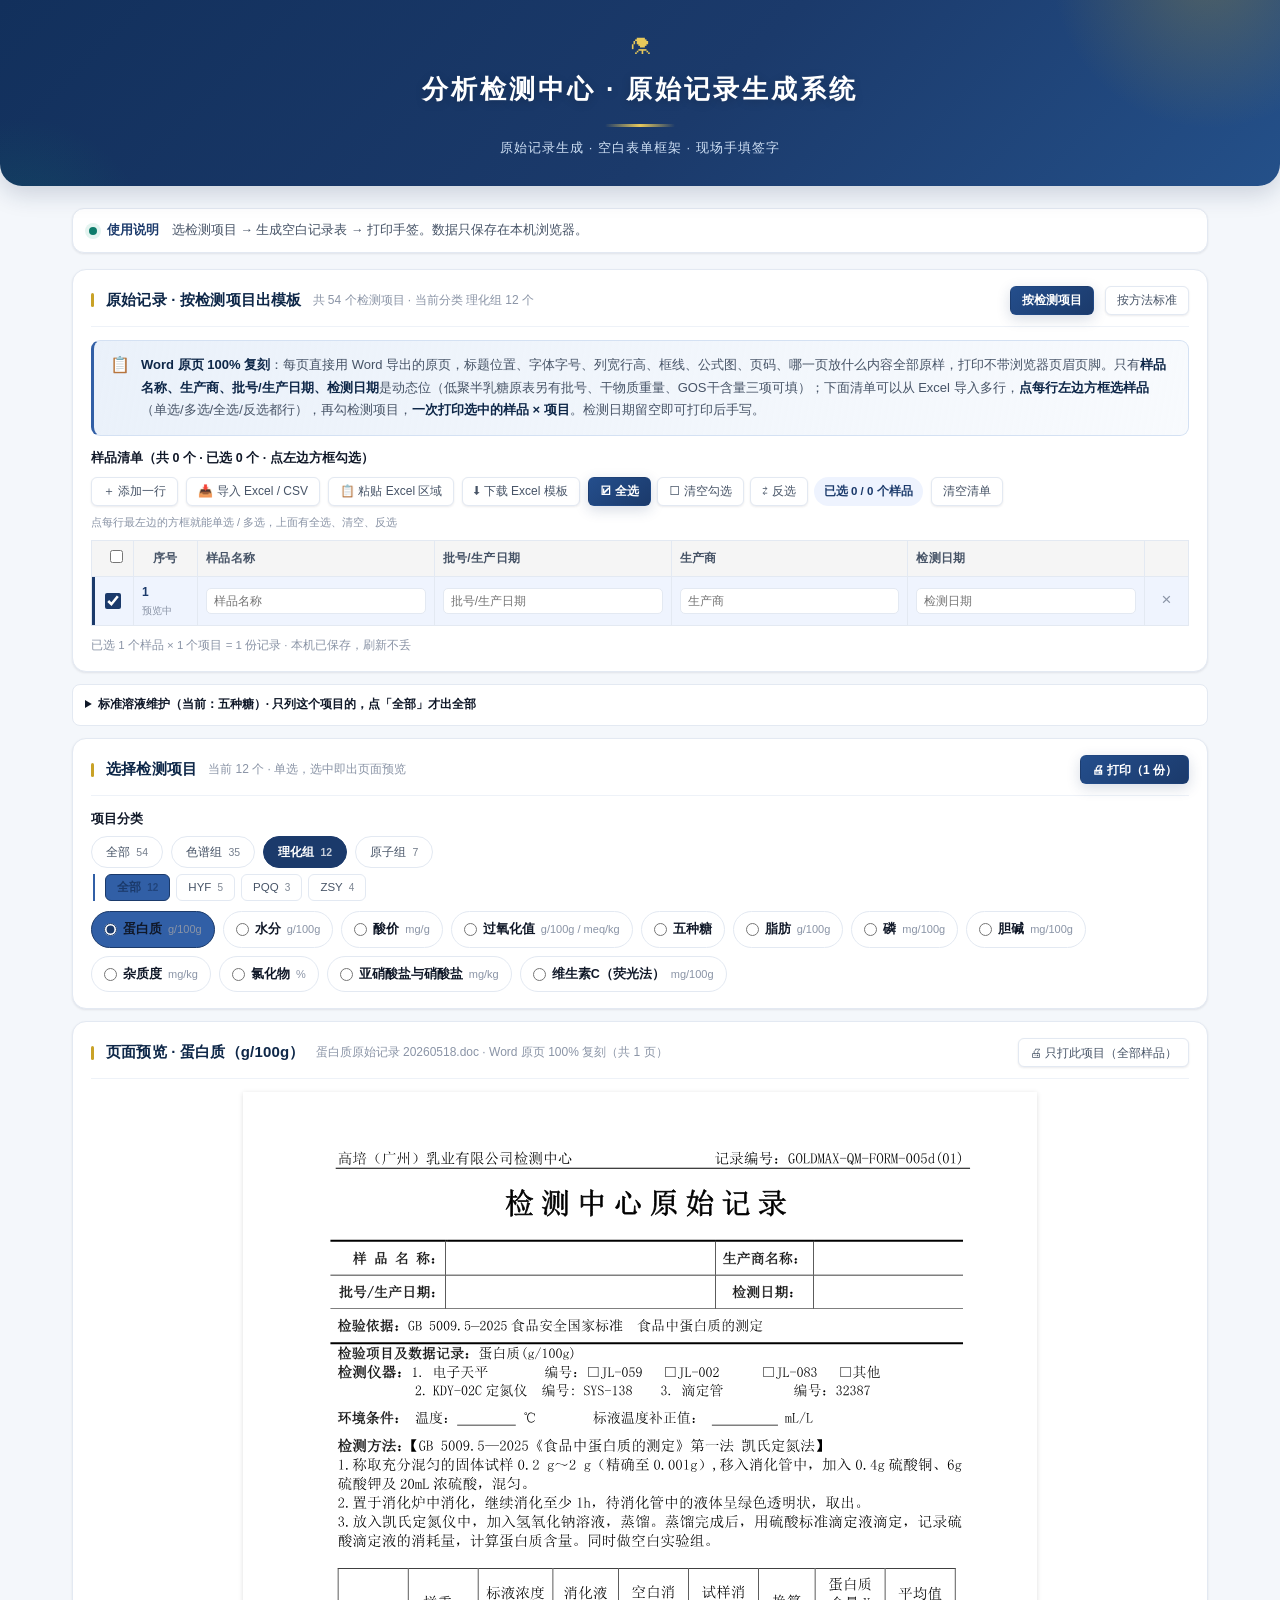
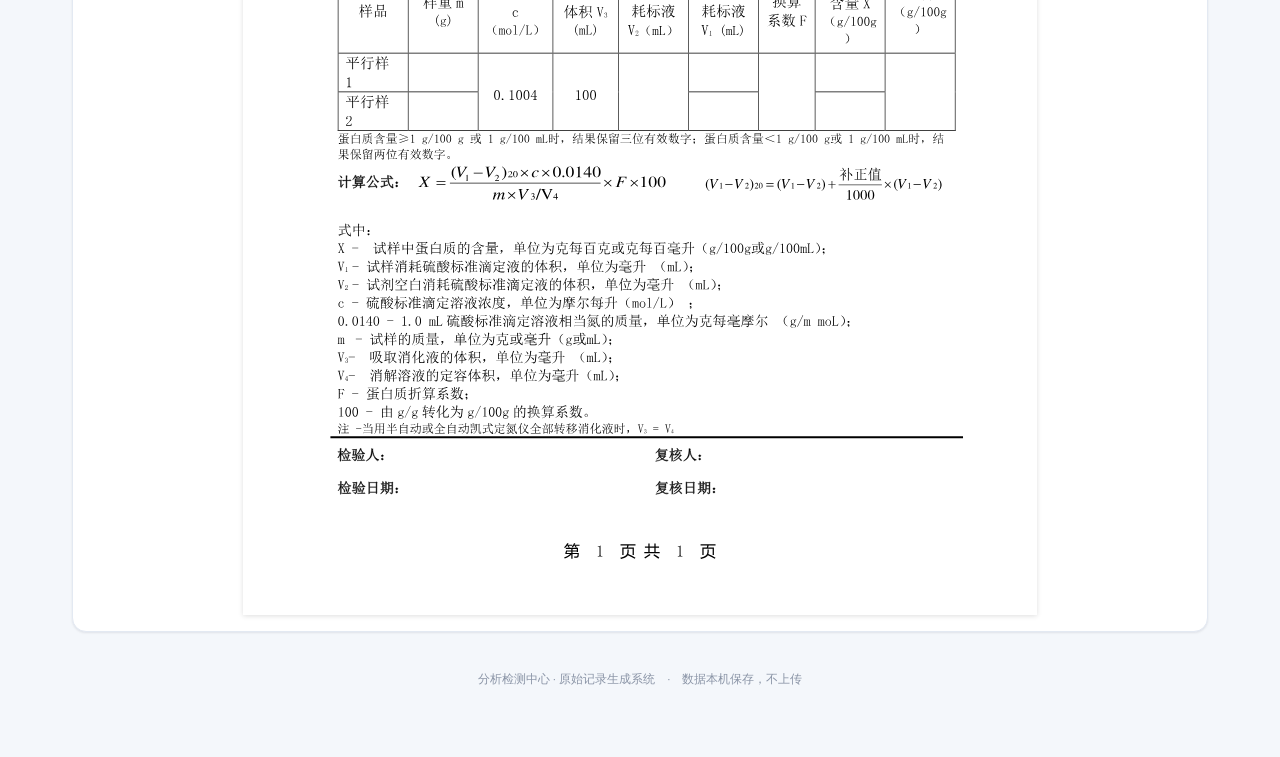
==== app.html @ 2cb26341 "破缓存：脚本版本号升级到 202611262130" ====
<!DOCTYPE html>
<html lang="zh-CN">
<head>
<meta charset="UTF-8">
<meta name="viewport" content="width=device-width,initial-scale=1">
<meta http-equiv="Cache-Control" content="no-cache, no-store, must-revalidate">
<meta http-equiv="Pragma" content="no-cache">
<meta http-equiv="Expires" content="0">
<title>分析检测中心 · 原始记录生成系统</title>
<link rel="stylesheet" href="theme.css?v=202611262130">
<style>
/* ===== 独立系统 · 分析检测中心 原始记录生成系统 =====
   本文件为独立入口：不含任何食品质量/标准管理系统的 HTML 结构或脚本。 */
*{box-sizing:border-box}
html,body{margin:0;padding:0;background:var(--bg);font-family:var(--font,-apple-system,"Segoe UI","PingFang SC","Microsoft YaHei",sans-serif);color:var(--ink,#1B2A44)}
/* 去掉旧系统那层全屏渐变：滚动时会浮到内容上方导致顶部发灰 */
body::before{display:none !important}
body{background:var(--bg) !important}
/* 顶部居中品牌头 */
.solo-hero{
  margin:0;padding:32px 24px 28px;text-align:center;
  background:linear-gradient(135deg,#12305c 0%,#1b3a6b 55%,#245089 100%);
  border-radius:0 0 22px 22px;color:#fff;position:relative;overflow:hidden;
  box-shadow:0 8px 24px rgba(16,40,78,.18);
}
.solo-hero:before,.solo-hero:after{content:"";position:absolute;border-radius:50%;pointer-events:none}
.solo-hero:before{width:320px;height:320px;right:-90px;top:-190px;background:radial-gradient(circle,rgba(201,162,39,.28),transparent 70%)}
.solo-hero:after{width:260px;height:260px;left:-110px;bottom:-190px;background:radial-gradient(circle,rgba(14,124,107,.25),transparent 70%)}
.solo-hero .mark{font-size:26px;line-height:1;margin-bottom:10px;color:#e8c95a;position:relative}
.solo-hero h1{margin:0;font-size:26px;font-weight:750;letter-spacing:3px;color:#fff;text-shadow:0 2px 10px rgba(0,0,0,.18);position:relative}
.solo-hero .rule{width:70px;height:3px;margin:13px auto 10px;border-radius:3px;background:linear-gradient(90deg,transparent,#e8c95a,transparent);position:relative}
.solo-hero p{margin:0;font-size:13px;letter-spacing:1px;color:#cfe0f5;position:relative}
.solo-wrap{max-width:1180px;margin:0 auto;padding:0 22px 60px}
.solo-tip{display:flex;align-items:center;gap:10px;margin:22px 0 16px;padding:11px 16px;border-radius:12px;
  background:#fff;border:1px solid var(--line);box-shadow:var(--sh-1);color:var(--ink2);font-size:12.5px}
.solo-tip b{color:var(--brand)}
.solo-tip .dot{flex:0 0 8px;width:8px;height:8px;border-radius:50%;background:var(--teal);box-shadow:0 0 0 4px var(--teal-soft)}
.solo-foot{text-align:center;color:var(--ink3);font-size:11.5px;padding:26px 12px 8px}
@media(max-width:700px){.solo-hero{padding:24px 16px 22px}.solo-hero h1{font-size:20px;letter-spacing:1px}.solo-wrap{padding:0 12px 40px}}
@media print{.solo-hero,.solo-tip,.solo-foot{display:none !important}}

/* ===== 居中弹窗：深墨蓝标题栏 + 金线 + ⚠（填错规则提醒 / 确认） ===== */
.lr-mask{position:fixed;inset:0;z-index:99999;display:flex;align-items:center;justify-content:center;
  padding:20px;background:rgba(9,23,45,.56);backdrop-filter:blur(3px);-webkit-backdrop-filter:blur(3px)}
.lr-dlg{width:min(560px,96vw);max-height:88vh;overflow:auto;background:#fff;border-radius:16px;
  box-shadow:0 30px 90px rgba(4,16,38,.42);border:1px solid #E3E9F2;animation:lrDlgIn .18s ease-out}
@keyframes lrDlgIn{from{opacity:0;transform:translateY(14px) scale(.97)}to{opacity:1;transform:none}}
.lr-dlg-h{display:flex;align-items:center;gap:12px;padding:18px 24px;
  background:linear-gradient(118deg,#0C2140,#1B3A6B);color:#fff;border-radius:16px 16px 0 0;border-bottom:3px solid var(--gold)}
.lr-dlg-ic{width:38px;height:38px;flex:0 0 38px;display:flex;align-items:center;justify-content:center;
  background:rgba(201,162,39,.18);border:1px solid rgba(201,162,39,.55);border-radius:50%;font-size:21px}
.lr-dlg-h h3{margin:0;font-size:17px;font-weight:750;letter-spacing:.3px}
.lr-dlg-h .lr-dlg-sub{font-size:12px;color:#B9CBE4;margin-top:2px}
.lr-dlg-b{padding:22px 26px 8px;font-size:15px;line-height:1.85;color:#233247}
.lr-dlg-lead{margin:0 0 14px;font-weight:650;color:#B45309}
.lr-dlg-list{margin:0 0 16px;padding:12px 16px;background:#FFFBEB;border:1px solid #FDE68A;border-radius:10px}
.lr-dlg-list ul{margin:0;padding-left:20px}.lr-dlg-list li{margin:3px 0;color:#78350F}
.lr-dlg-note{margin:0 0 10px;color:#475467}
.lr-dlg-q{margin:6px 0 0;font-weight:700;color:#0E2748}
.lr-dlg-rules{margin:0 0 16px;padding:14px 18px;background:#F0F7F4;border:1px solid #BFE3D8;border-radius:12px}
.lr-dlg-rules-t{font-weight:750;color:var(--teal,#0E7C6B);font-size:14px;margin-bottom:6px}
.lr-dlg-rules ul{margin:0;padding-left:20px;color:#1F4E44}.lr-dlg-rules li{margin:4px 0;font-size:14px}
.lr-dlg-f{display:flex;justify-content:flex-end;gap:12px;padding:16px 26px 22px}
.lr-dlg-btn{padding:10px 24px;border-radius:9px;font-family:inherit;font-size:15px;font-weight:700;cursor:pointer;border:1px solid transparent;transition:.15s}
.lr-dlg-btn.ok{background:linear-gradient(145deg,#1B3A6B,#0E2748);color:#fff;box-shadow:0 4px 12px rgba(14,39,72,.28)}
.lr-dlg-btn.ok:hover{filter:brightness(1.12);transform:translateY(-1px)}
.lr-dlg-btn.no{background:#EEF2F7;color:#344054;border-color:#D6DEE9}
.lr-dlg-btn.no:hover{background:#E3E9F2}
@media(max-width:480px){.lr-dlg-b{padding:18px 18px 6px;font-size:14px}.lr-dlg-f{padding:14px 18px 18px}}
</style>
</head>
<body>
<div class="solo-hero">
  <div class="mark">⚗</div>
  <h1>分析检测中心 · 原始记录生成系统</h1>
  <div class="rule"></div>
  <p>原始记录生成 · 空白表单框架 · 现场手填签字</p>
</div>
<div class="solo-wrap">
  <div class="solo-tip"><span class="dot"></span><span><b>使用说明</b>　选检测项目 → 生成空白记录表 → 打印手签。数据只保存在本机浏览器。</span></div>
  <div id="labBody"></div>
  <div class="solo-foot">分析检测中心 · 原始记录生成系统　·　数据本机保存，不上传</div>
</div>
<div id="dlgHost"></div>

<!-- ===== 生成器依赖脚本（与旧系统完全无关，纯数据 + 记录生成逻辑） ===== -->
<script>
/* 数据隔离：本站所有本机数据加 recapp: 前缀，与主站互不影响。
   试剂效期管理系统共享的 key 例外放行。 */
(function(){
  try{
    var P="recapp:", LS=window.localStorage, SHARE=/^reagentManager\./;
    function K(x){ return SHARE.test(String(x)) ? String(x) : P+x; }
    var g=LS.getItem.bind(LS), s=LS.setItem.bind(LS), r=LS.removeItem.bind(LS), k=LS.key.bind(LS);
    var lenGet=Object.getOwnPropertyDescriptor(Storage.prototype,"length").get;
    function mine(kk){ return !!kk && (kk.indexOf(P)===0 || SHARE.test(kk)); }
    LS.getItem=function(x){ return g(K(x)); };
    LS.setItem=function(x,v){ return s(K(x),v); };
    LS.removeItem=function(x){ return r(K(x)); };
    LS.key=function(i){
      var n=0;
      for(var j=0;j<lenGet.call(LS);j++){ var kk=k(j); if(mine(kk)){ if(n===i) return kk; n++; } }
      return null;
    };
    Object.defineProperty(LS,"length",{get:function(){
      var n=0; for(var j=0;j<lenGet.call(LS);j++){ if(mine(k(j))) n++; } return n;
    },configurable:true});
  }catch(e){}
})();
</script>
<script src="data.js?v=202611262130"></script>
<script src="guard.js?v=202611262130"></script>
<script src="store.js?v=202611262130"></script>
<script src="labdata.js?v=202611262130"></script>
<script src="labdata2.js?v=202611262130"></script>
<script src="labcost.js?v=202611262130"></script>
<script src="ledger.js?v=202611262130"></script>
<script src="labledger.js?v=202611262130"></script>
<script src="labrecord.js?v=202611262130"></script>
<script src="labpages.js?v=202611262130"></script>
<script src="labauth.js?v=202611262130"></script>
<script>
/* ===== 精简工具函数（仅生成器用到） ===== */
function escHtml(s){ return String(s).replace(/[&<>"]/g, c=>({"&":"&amp;","<":"&lt;",">":"&gt;",'"':"&quot;"}[c])); }
function esc(s){ return escHtml(s); }
function $(s){ return document.querySelector(s); }
function $$(s){ return [...document.querySelectorAll(s)]; }
let _dlgOnClose=null;
function dlg(opt){
  var host=$("#dlgHost"), kind=opt.kind||"info";
  var icon={danger:"🗑",warn:"⚠",info:"ℹ"}[kind]||"ℹ";
  host.innerHTML='<div class="mask" id="dlgMask"><div class="dlg '+kind+'" role="dialog" aria-modal="true">'+
    '<div class="dlg-h"><span class="ic">'+icon+'</span><div class="t">'+(opt.title||"")+'</div></div>'+
    '<div class="dlg-b">'+(opt.body||"")+'</div>'+
    (opt.fields?'<div class="dlg-b" style="padding-top:0">'+opt.fields+'</div>':'')+
    '<div class="dlg-f">'+(opt.buttons||[{t:"知道了",cls:"pri"}]).map(function(b,i){
      return '<button class="btn '+(b.cls||"")+'" data-i="'+i+'">'+b.t+'</button>';
    }).join("")+'</div></div></div>';
  var btns=[...host.querySelectorAll(".dlg-f button")];
  var close=function(v){ host.innerHTML=""; _dlgOnClose=null; if(opt.onClose) opt.onClose(v); };
  _dlgOnClose=close;
  btns.forEach(function(b,i){ b.onclick=function(){
    var def=(opt.buttons||[])[i]||{};
    if(def.val==="cancel"||def.val===false){ close(false); return; }
    if(opt.collect){
      var vals={}, bad=null;
      (opt.collect||[]).forEach(function(f){
        var el=host.querySelector(f.sel), v=el?el.value.trim():"";
        if(f.required && !v && !bad) bad=f;
        vals[f.name]=v;
      });
      if(bad){ toast(bad.msg||("请填写「"+bad.label+"」"),"warn"); return; }
      close(vals); return;
    }
    close(def.val===undefined?true:def.val);
  };});
  var mask=$("#dlgMask"); if(mask) mask.onclick=function(e){ if(e.target.id==="dlgMask") close(false); };
  var first=host.querySelector("input[type=text], select")||btns[btns.length-1];
  if(first) first.focus();
}
function toast(msg,kind){ dlg({kind:kind||"info",title:"提示",body:escHtml(msg)}); }
function downloadCsv(filename, rows){
  if(!rows||!rows.length){ toast("没有可导出的数据","warn"); return; }
  function q(v){
    var s=(v==null?"":String(v));
    var out=s.replace(/"/g,'""');
    if(/^[=+\-@\t\r]/.test(out)) out="'"+out;
    return '"'+out+'"';
  }
  var csv="\ufeff"+rows.map(function(r){return r.map(q).join(",");}).join("\r\n");
  var blob=new Blob([csv],{type:"text/csv;charset=utf-8"}), url=URL.createObjectURL(blob);
  var a=document.createElement("a"); a.href=url; a.download=filename;
  document.body.appendChild(a); a.click();
  setTimeout(function(){ document.body.removeChild(a); URL.revokeObjectURL(url); },200);
}
window.toast=toast; window.dlg=dlg; window.downloadCsv=downloadCsv;
window.esc=esc; window.escHtml=escHtml;
</script>
<script src="labbench.js?v=202611262130"></script>
<script>
/* 启动：只渲染原始记录生成器。标准溶液编辑保留负责人口令闸门。
   数据仅存本机；填错由各字段校验 + 规则弹窗提示。 */
(function(){
  function boot(){
    try{
      if(window.LAB){
        if(typeof LAB.render==="function") LAB.render();
        if(typeof LAB.go==="function") LAB.go("record");
      }
    }catch(e){}
  }
  if(document.readyState==="loading") document.addEventListener("DOMContentLoaded",boot);
  else boot();
})();
</script>
</body>
</html>
---- theme.css ----
/* ================================================================
   视觉重设计（2026-11-01）
   ================================================================
   用户：「界面太丑了，配色 风格 布局等等，我要好看 高大上的色彩」

   ---- 设计方向 ----
   配色：深墨蓝 + 翡翠金（实验室/质量体系场景，专业稳重又不沉闷）
     · 主色    #1B3A6B  深墨蓝 —— 侧栏、页头、品牌区
     · 强调色  #C9A227  翡翠金 —— 高亮数字、关键指标、选中态
     · 辅助    #0E7C6B  墨玉青 —— 次级强调、通过/合格
     · 底色    #F7F9FC  冷调浅灰蓝（不是纯白，纯白显廉价）
     · 卡片    #FFFFFF + 极淡阴影 + 1px 冷灰描边

   风格：
     · 大圆角（14px）+ 柔和多层阴影 → 高级感主要来自这里
     · 侧栏深色，形成「工作台」包围感
     · KPI 卡片左上角一道品牌色竖条 + 大数字
     · 表格行高、留白、字重全部重新调
     · 徽标用渐变，不用纯色块

   布局：
     · 侧栏 244 → 260px，深底
     · 内容区最大宽度 + 居中留白
     · 卡片间距统一

   ★ 全部用 CSS 变量驱动，改一处全站生效 ★
   ================================================================ */

/* ================================================================
   ① 配色系统
   ================================================================ */
:root{
  /* —— 底色与面 —— */
  --bg:#F4F7FB;
  --bg-grad:radial-gradient(1200px 600px at 12% -8%, #EAF1FA 0%, rgba(234,241,250,0) 62%),
            radial-gradient(900px 500px at 92% 0%, #F0F7F4 0%, rgba(240,247,244,0) 58%);
  --panel:#FFFFFF;
  --panel-2:#FAFCFE;
  --line:#E3E9F2;
  --line2:#EEF2F8;

  /* —— 文字 —— */
  --ink:#101828;
  --ink2:#475467;
  --ink3:#8A94A6;

  /* —— 品牌：深墨蓝 —— */
  --brand:#1B3A6B;
  --brand-2:#244E8C;
  --brand-3:#315FA6;
  --brand-soft:#EAF1FA;
  --brand-ink:#0E2748;

  /* —— 强调：翡翠金 —— */
  --gold:#C9A227;
  --gold-2:#B08D1C;
  --gold-soft:#FBF4DE;
  --gold-ink:#6B5510;

  /* —— 辅助：墨玉青 —— */
  --teal:#0E7C6B;
  --teal-soft:#E4F4F0;
  --teal-ink:#085246;

  /* —— 语义色 —— */
  --high:#C8332A;   --high-soft:#FDECEA;  --high-ink:#8E211A;
  --mid:#B7791F;    --mid-soft:#FDF3E0;   --mid-ink:#7A5211;
  --low:#1F7A55;    --low-soft:#E5F4EC;   --low-ink:#12583C;

  /* —— 圆角 —— */
  --radius:14px;
  --radius-sm:9px;
  --radius-xs:6px;

  /* —— 阴影（多层叠加才有高级感）—— */
  --sh-1:0 1px 2px rgba(16,24,40,.04), 0 1px 3px rgba(16,24,40,.05);
  --sh-2:0 2px 4px rgba(16,24,40,.04), 0 6px 16px rgba(16,24,40,.07);
  --sh-3:0 8px 20px rgba(16,24,40,.08), 0 18px 44px rgba(16,24,40,.08);
  --sh-brand:0 4px 14px rgba(27,58,107,.18);

  /* —— 布局 —— */
  --side-w:258px;
  --gap:16px;
}

/* ================================================================
   ② 基础
   ================================================================ */
body{
  font-family:-apple-system,BlinkMacSystemFont,"Segoe UI","Microsoft YaHei","PingFang SC",sans-serif;
  background:var(--bg);color:var(--ink);font-size:14px;line-height:1.65;
  -webkit-font-smoothing:antialiased;-moz-osx-font-smoothing:grayscale;
}
body::before{
  content:"";position:fixed;inset:0;background:var(--bg-grad);pointer-events:none;z-index:0;
}
.app{position:relative;z-index:1}
a{color:var(--brand-3);text-decoration:none;transition:color .15s}
a:hover{color:var(--brand);text-decoration:none}
::selection{background:var(--gold-soft);color:var(--gold-ink)}

/* 滚动条 */
::-webkit-scrollbar{width:10px;height:10px}
::-webkit-scrollbar-track{background:transparent}
::-webkit-scrollbar-thumb{background:#CFD8E4;border-radius:6px;border:2px solid transparent;background-clip:padding-box}
::-webkit-scrollbar-thumb:hover{background:#B6C2D2;background-clip:padding-box;border:2px solid transparent}

/* ================================================================
   ③ 侧栏：深墨蓝底
   ================================================================ */
.side{
  width:var(--side-w);flex-shrink:0;
  background:linear-gradient(180deg,#16325C 0%,#122A4E 52%,#0F2444 100%);
  border-right:1px solid #0C1F3C;
  display:flex;flex-direction:column;position:sticky;top:0;height:100vh;
  box-shadow:2px 0 18px rgba(12,31,60,.10);
}
.brand{
  padding:20px 20px 16px;border-bottom:1px solid rgba(255,255,255,.07);
  flex-shrink:0;
}
.brand h1{
  font-size:15.5px;font-weight:700;color:#F0F5FC;letter-spacing:.2px;line-height:1.45;margin:0;
  text-shadow:0 1px 2px rgba(0,0,0,.2);
}
.nav{flex:1;overflow-y:auto;padding:12px 12px 20px}
.nav::-webkit-scrollbar-thumb{background:rgba(255,255,255,.14);background-clip:padding-box;border:2px solid transparent}
.nav::-webkit-scrollbar-thumb:hover{background:rgba(255,255,255,.22);background-clip:padding-box;border:2px solid transparent}

.nav-label{
  font-size:10.5px;font-weight:700;letter-spacing:1.3px;color:rgba(180,205,240,.52);
  padding:16px 10px 7px;text-transform:uppercase;
}
.nav-label:first-child{padding-top:4px}

.nav a{
  display:flex;align-items:center;gap:9px;
  padding:8px 10px;margin-bottom:2px;border-radius:var(--radius-sm);
  color:#C3D3EA;font-size:13.2px;font-weight:500;
  transition:background .16s,color .16s,transform .16s;
  position:relative;
}
.nav a:hover{
  background:rgba(255,255,255,.075);color:#F0F6FF;text-decoration:none;
  transform:translateX(2px);
}
.nav a.on{
  background:linear-gradient(100deg,rgba(201,162,39,.22),rgba(201,162,39,.07));
  color:#FFF;font-weight:600;
  box-shadow:inset 0 0 0 1px rgba(201,162,39,.26), 0 2px 10px rgba(0,0,0,.14);
}
.nav a.on::before{
  content:"";position:absolute;left:-12px;top:50%;transform:translateY(-50%);
  width:3px;height:19px;border-radius:0 3px 3px 0;background:var(--gold);
  box-shadow:0 0 10px rgba(201,162,39,.6);
}
.nav a .ic{
  font-size:14.5px;width:20px;text-align:center;flex-shrink:0;opacity:.92;
  filter:saturate(.9);
}
.nav a.on .ic{opacity:1;filter:none}
.nav a .tx{flex:1;min-width:0;white-space:nowrap;overflow:hidden;text-overflow:ellipsis}
/* ★ 侧栏徽标（2026-11-03 用户反馈：「选择都看不到这个数字了」）★
   现象：徽标内联 background:var(--brand)（深蓝底）+ theme.css 的浅色字
        → 浅字压深底，数字糊成一团看不见。
   修法：**只改数字颜色**（用户要求，背景不动）——
        内联 style 里加 color:#fff，但 CSS 规则优先级高于内联样式，
        所以这里用 !important 把文字色钉死成白/深色。
        选中态用深绿字压金底，对比清楚。 */
.nav a .badge{
  font-size:10.5px;font-weight:700;padding:1.5px 7px;border-radius:20px;
  background:rgba(255,255,255,.12);color:#CFE0F5;flex-shrink:0;line-height:1.5;
}
.nav a .badge{color:#fff!important}
.nav a.on .badge{background:var(--gold)!important;color:#1F2A16!important;box-shadow:0 1px 4px rgba(0,0,0,.25)}

/* ================================================================
   ④ 主区与页头
   ================================================================ */
.main{flex:1;min-width:0;display:flex;flex-direction:column}

/* ★ 顶栏（2026-11-02 用户截图标注 + 「滚动头牌不动太占空间」反馈）★
   结构：一级标题（品牌头）正常流随页面滚走 → 二级标题行吸顶。
   → 滚动时只占 52px（原来两行都吸顶是 128px，省 76px）
   → 而且**零布局位移**：品牌头滚走是正常的文档流滚动，
     不像「滚动时折叠顶栏」那样把下方内容整体上移 76px
     （会让用户正在输入时页面猛跳一下，实测滚动位移 77px）。 */

/* 二级标题行：吸顶 */
.top{
  /* ★ 2026-11-08「电脑网页版有些字看不全」：
     半透明 + 毛玻璃会让滚到顶栏下方的内容透出半行模糊字。改纯色不透明。 */
  background:var(--panel);
  border-bottom:1px solid var(--line);
  padding:9px 30px;display:flex;align-items:center;gap:18px;
  position:sticky;top:0;z-index:20;box-shadow:0 1px 3px rgba(16,24,40,.03);
}
/* 窄屏补一个系统名小标识（侧栏在窄屏收进抽屉，看不到系统名了） */
.mbrand{
  display:none;font-size:12px;color:var(--ink3);letter-spacing:.3px;
  white-space:nowrap;overflow:hidden;text-overflow:ellipsis;min-width:0;
}
@media(max-width:900px){
  .mbrand{display:block;max-width:40vw}
}
.top h2{
  font-size:17px;font-weight:700;color:var(--brand-ink);letter-spacing:.2px;margin:0;
  position:relative;padding-left:12px;
}
.top h2::before{
  content:"";position:absolute;left:0;top:50%;transform:translateY(-50%);
  width:3.5px;height:17px;border-radius:2px;background:linear-gradient(180deg,var(--gold),var(--brand-3));
}
.top .sp{flex:1}

.search{
  display:flex;align-items:center;gap:7px;
  background:var(--panel-2);border:1px solid var(--line);
  border-radius:20px;padding:5px 14px;width:290px;
  transition:border-color .16s,box-shadow .16s,background .16s;
}
.search:focus-within{
  border-color:var(--brand-3);background:#fff;
  box-shadow:0 0 0 3px rgba(49,95,166,.10);
}
.search input{border:0;background:transparent;outline:none;font-size:13px;width:100%;font-family:inherit;color:var(--ink)}
.search input::placeholder{color:var(--ink3)}

/* 品牌头（2026-11-02 顶栏重排）
   ★ 用户要求「品牌头放中间」→ logo + 系统名 + 副标题 整组水平居中 ★
   用 flex + justify-content:center 实现；
   .tt 内部左对齐（标题与副标题左对齐更好看），但整组在页面正中。
   ★ 它**不吸顶**，随页面自然滚走（滚走才不占空间，且零布局位移）。 */
.topbrand{
  display:flex;align-items:center;justify-content:center;gap:14px;
  padding:12px 24px 10px;
  background:linear-gradient(180deg,rgba(255,255,255,.55),rgba(255,255,255,0));
  border-bottom:1px dashed var(--line2);
}
.topbrand .logo{
  font-size:21px;width:38px;height:38px;border-radius:12px;
  display:flex;align-items:center;justify-content:center;
  background:linear-gradient(140deg,var(--brand-3),var(--brand));
  box-shadow:0 6px 18px rgba(27,58,107,.26), inset 0 1px 0 rgba(255,255,255,.20);
  flex-shrink:0;
}
.topbrand .tt{text-align:left}
.topbrand .tt-sub{
  font-size:11.5px;color:var(--ink3);letter-spacing:.6px;margin-top:1px;
}
.topbrand h1{
  margin:0;font-size:19px;font-weight:700;letter-spacing:1.1px;
  background:linear-gradient(96deg,var(--brand-ink) 0%,var(--brand-3) 46%,var(--gold-2) 108%);
  -webkit-background-clip:text;background-clip:text;-webkit-text-fill-color:transparent;
}

/* ================================================================
   ⑤ 按钮
   ================================================================ */
.btn{
  border:1px solid var(--line);background:var(--panel);color:var(--ink2);
  padding:7px 15px;border-radius:var(--radius-sm);
  font-size:13px;font-family:inherit;cursor:pointer;font-weight:500;
  transition:all .16s;white-space:nowrap;line-height:1.5;
  box-shadow:var(--sh-1);
}
.btn:hover{
  border-color:#C6D2E2;color:var(--brand);background:#FCFDFF;
  box-shadow:var(--sh-2);transform:translateY(-1px);
}
.btn:active{transform:translateY(0);box-shadow:var(--sh-1)}
.btn.pri{
  background:linear-gradient(140deg,var(--brand-2),var(--brand));
  color:#fff;border-color:transparent;box-shadow:var(--sh-brand);font-weight:600;
}
.btn.pri:hover{
  background:linear-gradient(140deg,var(--brand-3),var(--brand-2));
  color:#fff;box-shadow:0 7px 20px rgba(27,58,107,.26);transform:translateY(-1px);
}
.btn.sm{padding:4.5px 11px;font-size:12px;border-radius:var(--radius-xs)}
.btn.xs{padding:2px 7px;font-size:11px;border-radius:var(--radius-xs)}
.btn.danger{background:var(--high);color:#fff;border-color:transparent}
.btn.danger:hover{background:#A82A22;color:#fff}
.btn.ok{background:var(--low);color:#fff;border-color:transparent}

/* ================================================================
   ⑥ 卡片
   ================================================================ */
.card{
  background:var(--panel);border:1px solid var(--line);
  border-radius:var(--radius);padding:16px 18px;margin-bottom:var(--gap);
  box-shadow:var(--sh-1);
  transition:box-shadow .2s,border-color .2s;
}
.card:hover{box-shadow:var(--sh-2);border-color:#DAE3EF}
.card-h{
  display:flex;align-items:center;gap:11px;margin-bottom:13px;
  padding-bottom:11px;border-bottom:1px solid var(--line2);
}
.card-h h3{
  margin:0;font-size:15px;font-weight:700;color:var(--brand-ink);letter-spacing:.2px;
  position:relative;padding-left:15px;
}
.card-h h3::before{
  content:"";position:absolute;left:0;top:50%;transform:translateY(-50%);
  width:3px;height:14px;border-radius:2px;background:var(--gold);
}
.card-h .muted{font-size:12px;color:var(--ink3)}
.card-h .sp{flex:1}
.card.empty{
  text-align:center;color:var(--ink3);padding:34px 20px;font-size:13px;
  border-style:dashed;background:var(--panel-2);box-shadow:none;
}

/* ================================================================
   ⑦ KPI 卡片
   ================================================================ */
.kpi{
  background:var(--panel);border:1px solid var(--line);border-radius:var(--radius);
  padding:15px 17px;margin-bottom:var(--gap);position:relative;overflow:hidden;
  box-shadow:var(--sh-1);transition:box-shadow .2s,transform .2s;
}
.kpi:hover{box-shadow:var(--sh-2);transform:translateY(-2px)}
.kpi::before{
  content:"";position:absolute;left:0;top:0;bottom:0;width:3.5px;
  background:linear-gradient(180deg,var(--brand-3),var(--brand));
}
.kpi.hi::before{background:linear-gradient(180deg,var(--high),#9E2A22)}
.kpi .k{font-size:11.5px;color:var(--ink3);font-weight:600;letter-spacing:.4px;margin-bottom:4px}
.kpi .v{
  font-size:30px;font-weight:700;color:var(--brand-ink);line-height:1.1;
  font-variant-numeric:tabular-nums;letter-spacing:-1px;
}
.kpi .v span{font-weight:600}
.kpi.hi .v{color:var(--high)}
.kpi .d{font-size:11.5px;color:var(--ink3);margin-top:4px;line-height:1.5}

/* KPI 右上角的水印序号 —— 高级感的小细节 */
.kpi::after{
  content:"";position:absolute;right:-26px;top:-26px;width:78px;height:78px;
  border-radius:50%;background:radial-gradient(circle,rgba(27,58,107,.055),rgba(27,58,107,0) 68%);
  pointer-events:none;
}
.kpi.hi::after{background:radial-gradient(circle,rgba(200,51,42,.07),rgba(200,51,42,0) 68%)}

/* ★ warn 档（勘误/修改单提醒）★
   橙色 —— 介于 hi(红) 和普通(蓝) 之间：
   勘误/修改单比"要动手"的紧急度低（改的是表述，不是限值），
   但又比普通统计重要（按标准号监控发现不了）。
   用 mid 橙，深橙字，浅橙底，四档配色里已有的第三档。 */
.kpi.warn::before{background:linear-gradient(180deg,#D98A2B,var(--mid))}
.kpi.warn::after{background:radial-gradient(circle,rgba(183,121,31,.07),rgba(183,121,31,0) 68%)}
.kpi.warn .v{color:var(--mid-ink)}
.kpi.warn .k{color:var(--mid-ink);opacity:.85}

/* ★ 可点击直达的 KPI 卡片（2026-11-07）★
   角标只在悬停/键盘聚焦时出现，静态版式一点不变。 */
.kpi.jump{cursor:pointer}
.kpi.jump:focus-visible{outline:2px solid var(--brand);outline-offset:2px}
.kpi.jump .go{
  position:absolute;right:11px;top:10px;z-index:1;
  font-size:10.5px;font-weight:600;color:var(--brand);
  opacity:.5;transition:opacity .18s;pointer-events:none;
}
.kpi.jump:hover .go,.kpi.jump:focus-visible .go{opacity:1}
.kpi.warn.jump .go{color:var(--mid-ink)}
.kpi.hi.jump .go{color:var(--high)}
/* 近 20 天勘误/修改单提醒：每条一行，跟换版黄框同一套紧凑排版 */
.erata-line{margin:3px 0;font-size:12.5px;line-height:1.7;overflow-wrap:anywhere}
.erata-line a{color:var(--brand);text-decoration:none}
/* 2026-11-07：勘误提醒里的标准全称（完整显示，不截断） */
.erata-name{color:var(--ink2);font-weight:600;overflow-wrap:anywhere}
/* 2026-11-07：KPI 标题里的口径备注，跟主标题同色、弱一档 */
.kpi .k .knote{font-size:10.5px;font-weight:600;letter-spacing:0;color:currentColor;
  opacity:.72;white-space:normal;overflow-wrap:anywhere}
.erata-line a:hover{text-decoration:underline}

/* ================================================================
   ⑧ 网格
   ================================================================ */
.grid{display:grid;gap:var(--gap)}
.grid.g2{grid-template-columns:repeat(2,minmax(0,1fr))}
.grid.g3{grid-template-columns:repeat(3,minmax(0,1fr))}
.grid.g4{grid-template-columns:repeat(4,minmax(0,1fr))}
/* ★ g5：KPI 区现在是 5 格（多了「20 天内勘误/修改单」）★
   用户 2026-11-05：「这个排一行 不要每个一行」
   → **始终 5 列横排**，任何宽度都不折行。
   窄屏时每格会变窄，靠下面三条撑住可读性：
     · 数字用 clamp() 随宽度缩放（不撑破格子）
     · 说明文字允许换行（最多两行）
     · 格子用 minmax(0,1fr) 防止内容把列撑开
   之前按 1400/1200/860 逐级降列，在窄窗口下变成一列竖排，
   5 张卡把首页顶掉一大屏 —— 用户明确要求改掉。 */
.grid.g5{grid-template-columns:repeat(5,minmax(0,1fr))}
.grid.g5 .kpi{padding:13px 14px}
.grid.g5 .kpi .k{font-size:11px;letter-spacing:0}
.grid.g5 .kpi .v{font-size:clamp(20px,2.1vw,30px);letter-spacing:-.6px}
.grid.g5 .kpi .d{font-size:11px;line-height:1.45;overflow-wrap:anywhere}
@media(max-width:1200px){.grid.g4{grid-template-columns:repeat(2,minmax(0,1fr))}}
@media(max-width:860px){
  .grid.g2,.grid.g3,.grid.g4{grid-template-columns:1fr}
}

/* ================================================================
   ⑨ 标签 / 徽标
   ================================================================ */
.tag{
  display:inline-block;font-size:11px;font-weight:600;padding:2px 9px;border-radius:20px;
  line-height:1.6;white-space:nowrap;letter-spacing:.2px;
}
.tag.t-high{background:var(--high-soft);color:var(--high-ink)}
.tag.t-mid{background:var(--mid-soft);color:var(--mid-ink)}
.tag.t-low{background:var(--low-soft);color:var(--low-ink)}
.tag.t-gray{background:#EEF2F7;color:var(--ink2)}
.tag.t-soon{background:var(--brand-soft);color:var(--brand-ink)}
.tag.t-cur{background:var(--gold-soft);color:var(--gold-ink)}
.tag.t-white{background:rgba(255,255,255,.16);color:#E6EEF9}

.pill{
  display:inline-block;font-size:11.5px;padding:2px 10px;border-radius:20px;
  background:var(--brand-soft);color:var(--brand-ink);font-weight:600;white-space:nowrap;
}

/* ================================================================
   ⑩ 表格
   ================================================================ */
table{width:100%;border-collapse:collapse}
th{
  text-align:left;font-size:11.5px;font-weight:700;color:var(--ink2);
  padding:10px 11px;border-bottom:1.5px solid var(--line);
  background:var(--panel-2);white-space:nowrap;letter-spacing:.3px;
  position:sticky;top:0;z-index:1;
}
td{padding:9px 11px;border-bottom:1px solid var(--line2);vertical-align:top;font-size:13px}
tbody tr{transition:background .14s}
tbody tr:hover{background:#FAFCFF}
tbody tr.grouprow td{
  background:linear-gradient(90deg,var(--brand-soft),rgba(234,241,250,0));
  font-weight:700;color:var(--brand-ink);font-size:12.5px;letter-spacing:.3px;
  padding:7px 12px;
}
tbody tr.rowlink{cursor:pointer}
tbody tr.bad td{background:rgba(200,51,42,.04)}
tbody tr.warn td{background:rgba(183,121,31,.05)}
.no{font-family:ui-monospace,SFMono-Regular,Consolas,monospace;font-size:12.5px;color:var(--brand-ink);font-weight:600}
.mono{font-family:ui-monospace,SFMono-Regular,Consolas,monospace}
.num{text-align:right;font-variant-numeric:tabular-nums}
.twrap{overflow-x:auto}

/* ================================================================
   ⑪ 提醒条
   ================================================================ */
.notice{
  display:flex;gap:11px;align-items:flex-start;
  background:linear-gradient(100deg,var(--brand-soft),rgba(234,241,250,.35));
  border:1px solid #D4E1F3;border-left:3.5px solid var(--brand-3);
  border-radius:var(--radius-sm);padding:13px 16px;margin-bottom:var(--gap);
  font-size:13px;line-height:1.75;color:var(--ink2);
}
.notice > span:first-child{font-size:16px;flex-shrink:0;line-height:1.4}
.notice b{color:var(--brand-ink);font-weight:700}
.notice.warn{
  background:linear-gradient(100deg,var(--mid-soft),rgba(253,243,224,.35));
  border-color:#F0DFC0;border-left-color:var(--mid);
}
.notice.warn b{color:var(--mid-ink)}
.notice.danger{
  background:linear-gradient(100deg,var(--high-soft),rgba(253,236,234,.35));
  border-color:#F5CFCB;border-left-color:var(--high);
}
.notice.danger b{color:var(--high-ink)}

/* ================================================================
   ⑫ 提醒卡片（alert）
   ================================================================ */
.alert{
  background:var(--panel);border:1px solid var(--line);
  border-radius:var(--radius);padding:14px 16px;margin-bottom:11px;
  box-shadow:var(--sh-1);transition:box-shadow .18s,transform .18s;
}
.alert:hover{box-shadow:var(--sh-2);transform:translateX(2px)}
.alert.a-high{border-left:3.5px solid var(--high)}
.alert.a-mid{border-left:3.5px solid var(--mid)}
.alert.a-low{border-left:3.5px solid var(--low)}
.alert .h{display:flex;align-items:flex-start;gap:10px;margin-bottom:7px}
.alert .h .t{font-weight:700;font-size:14px;flex:1;line-height:1.55;color:var(--ink)}
.alert .kv{font-size:13px;color:var(--ink2);margin:5px 0;line-height:1.7}
.alert .why,.alert .act{
  font-size:12.5px;color:var(--ink2);margin-top:9px;
  padding:9px 12px;border-radius:var(--radius-xs);background:var(--panel-2);
  border:1px solid var(--line2);line-height:1.75;
}
.alert .why{background:var(--gold-soft);border-color:#EFE3BE}
.alert .why .lb,.alert .act .lb{
  display:block;font-size:11px;font-weight:700;color:var(--ink3);
  letter-spacing:.5px;margin-bottom:4px;
}
.alert .act ul{margin:0;padding-left:19px}
.alert .act li{margin-bottom:3px}
.alert .foot{
  display:flex;align-items:center;gap:9px;margin-top:11px;
  padding-top:10px;border-top:1px solid var(--line2);font-size:12px;flex-wrap:wrap;
}
.alert .foot .sp{flex:1}
.alert.is-done{opacity:.6;background:#F6FAF8;border-left-color:var(--low)!important}
.alert.is-done .h .t{text-decoration:line-through;text-decoration-color:var(--ink3)}
.alert.is-snoozed{opacity:.72}
.alert.is-snoozed .h .t{font-style:italic}

/* ================================================================
   ⑬ 页签 / 筛选
   ================================================================ */
.tabs{display:flex;gap:3px 4px;margin-bottom:var(--gap);flex-wrap:wrap;
  background:var(--panel);padding:6px;border-radius:var(--radius);
  border:1px solid var(--line);box-shadow:var(--sh-1)}
/* ★ 老代码用的是 .tabs button（不是 .tab）—— 两套选择器都要覆盖，
     否则有的页签变了样式、有的没变（实测「全部 16」被压扁）。 */
.tabs button{
  border:0;background:transparent;padding:6.5px 14px;border-radius:var(--radius-sm);
  font-size:13px;font-family:inherit;color:var(--ink2);cursor:pointer;font-weight:500;
  transition:all .16s;white-space:nowrap;flex:0 0 auto;line-height:1.6;
}
.tabs button:hover{background:var(--panel-2);color:var(--brand)}
.tabs button.on{
  background:linear-gradient(140deg,var(--brand-2),var(--brand));color:#fff;font-weight:600;
  box-shadow:0 3px 10px rgba(27,58,107,.22);
}
.tab{
  border:0;background:transparent;padding:6.5px 15px;border-radius:var(--radius-sm);
  font-size:13px;font-family:inherit;color:var(--ink2);cursor:pointer;font-weight:500;
  transition:all .16s;white-space:nowrap;flex:0 0 auto;line-height:1.6;
}
.tab:hover{background:var(--panel-2);color:var(--brand)}
.tab.on{
  background:linear-gradient(140deg,var(--brand-2),var(--brand));color:#fff;font-weight:600;
  box-shadow:0 3px 10px rgba(27,58,107,.22);
}
/* ★ 通则引用标准的分组页签：一眼看全所有分组 ★
   用户 2026-11-05：「一行不行就两行 两行不行就三行 我要一眼就看到」
   → **绝不横向滚动**（滚动的确一眼看不全），宁可折成两行三行。
   做法：flex-wrap:wrap（默认折行）+ 字号/内边距压紧，
        尽量在常见宽度下折得少一点。 */
.ref-tabs{
  flex-wrap:wrap;row-gap:4px;column-gap:4px;
}
.ref-tabs .tab{flex:0 0 auto}

.tabs .cnt,.tab .cnt{
  font-size:10.5px;background:rgba(0,0,0,.06);padding:0 6px;border-radius:10px;
  margin-left:4px;font-variant-numeric:tabular-nums;font-weight:600;
}
.tabs button.on .cnt,.tab.on .cnt{background:rgba(255,255,255,.22);color:#fff}

.chips{display:flex;gap:6px;flex-wrap:wrap;align-items:center}
.chip{
  border:1px solid var(--line);background:var(--panel);color:var(--ink2);
  padding:4px 12px;border-radius:20px;font-size:12.5px;cursor:pointer;
  font-family:inherit;transition:all .16s;display:inline-flex;align-items:center;gap:5px;
}
.chip:hover{border-color:#C6D2E2;color:var(--brand);background:#FCFDFF}
.chip.on{
  background:linear-gradient(140deg,var(--brand-2),var(--brand));color:#fff;border-color:transparent;
  font-weight:600;box-shadow:0 3px 10px rgba(27,58,107,.20);
}
.chip .cnt{
  font-size:10.5px;background:rgba(0,0,0,.06);padding:0 6px;border-radius:10px;
  font-variant-numeric:tabular-nums;
}
.chip.on .cnt{background:rgba(255,255,255,.22)}

/* ================================================================
   ⑭ 面板 / 抽屉
   ================================================================ */
.dlg{
  background:var(--panel);border-radius:16px;max-width:560px;width:92vw;
  box-shadow:var(--sh-3);overflow:hidden;border:1px solid var(--line);
}
.dlg .dlg-h{
  display:flex;align-items:center;gap:11px;padding:16px 20px;
  border-bottom:1px solid var(--line2);background:var(--panel-2);
}
.dlg .dlg-h .ic{font-size:17px}
.dlg .dlg-h .t{font-size:15px;font-weight:700;color:var(--brand-ink)}
.dlg .dlg-b{padding:17px 20px;font-size:13.5px;line-height:1.8;color:var(--ink2)}
.dlg .dlg-b ul{margin:8px 0;padding-left:20px}
.dlg .dlg-b li{margin-bottom:5px}
.dlg .dlg-f{
  display:flex;justify-content:flex-end;gap:9px;padding:13px 20px;
  border-top:1px solid var(--line2);background:var(--panel-2);
}
.mask{position:fixed;inset:0;background:rgba(12,26,48,.42);backdrop-filter:blur(3px);
  display:flex;align-items:center;justify-content:center;z-index:100}

/* ================================================================
   ⑮ 分隔与通用
   ================================================================ */
.hr{height:1px;background:var(--line2);margin:14px 0;border:0}
.muted{color:var(--ink3)}
.sp{flex:1}
.flex{display:flex;align-items:center}
.grid2{display:grid;gap:8px}
.kv{font-size:12.5px;color:var(--ink2)}
.sub-box{
  background:var(--panel);border:1px solid var(--line);border-radius:var(--radius);
  padding:14px 15px;margin-bottom:var(--gap);box-shadow:var(--sh-1);
}
.sub-box .hd{display:flex;align-items:center;gap:9px;margin-bottom:11px}
.sub-box .hd h4{margin:0;font-size:13.5px;font-weight:700;color:var(--brand-ink)}
.sub-box .chk{display:flex;gap:9px;align-items:flex-start;padding:6px 0;cursor:pointer}
.sub-box .chk input{width:15px;height:15px;margin-top:3px;accent-color:var(--brand);flex-shrink:0}
.sub-box .chk .nm{font-size:13px}
.sub-box .chk.off .nm{color:var(--ink3);text-decoration:line-through}

/* ================================================================
   ⑯ 徽标与彩色标签（方法/工具卡）
   ================================================================ */
.qmcard,.rdcard{
  background:var(--panel);border:1px solid var(--line);border-radius:var(--radius);
  margin-bottom:11px;overflow:hidden;box-shadow:var(--sh-1);
  transition:box-shadow .2s,transform .2s,border-color .2s;
}
.qmcard:hover,.rdcard:hover{box-shadow:var(--sh-2);transform:translateY(-1px);border-color:#D8E2EF}
.qmcard.open,.rdcard.open{box-shadow:var(--sh-2);border-color:#CFDCEA}
.qmcard-h{
  display:flex;align-items:center;gap:12px;padding:13px 16px;cursor:pointer;
  transition:background .15s;
}
.qmcard-h:hover{background:var(--panel-2)}
.qmcard-h .key{
  font-family:ui-monospace,Consolas,monospace;font-size:11px;color:var(--brand-3);
  background:var(--brand-soft);padding:2px 8px;border-radius:5px;font-weight:600;
  flex-shrink:0;
}
.qmcard-h .nm{font-weight:700;font-size:14.5px;color:var(--ink)}
.qmcard-h .cg{font-size:11px;color:var(--ink3);background:var(--panel-2);padding:2px 8px;border-radius:20px;
  border:1px solid var(--line2)}
.qmcard-b{padding:0 16px 15px;border-top:1px solid var(--line2)}

/* ================================================================
   ⑰ 页脚
   ================================================================ */
.disclaimer{
  padding:20px 28px 30px;font-size:11.5px;color:var(--ink3);line-height:1.85;
  max-width:1080px;margin:0 auto;border-top:1px solid var(--line);
}
.disclaimer b{color:var(--ink2)}

/* ================================================================
   ⑱ 侧栏底部信息块（深底上要用浅色）
   ================================================================ */
.side-foot{
  padding:13px 18px;border-top:1px solid rgba(255,255,255,.09);
  font-size:11px;color:rgba(190,210,238,.62);line-height:1.65;flex-shrink:0;
}
.side-foot b{color:rgba(220,233,250,.86);font-weight:600}
.side-foot .ok{color:#7FD4B8}
.side-foot .warn{color:#F0C465}
.side-foot .bad{color:#F09A92}

/* ================================================================
   ⑲ 品牌名渐变修正
   ================================================================
   金色放到渐变末尾会显得发虚（浅底上对比不够）。
   改成：深墨蓝 → 品牌蓝 → 金色，只在最后 12% 出现金色，
   且金色用深一档的 --gold-2，保证在浅底上清晰。
   ================================================================ */
.topbrand h1{
  margin:0;font-size:20px;font-weight:700;letter-spacing:1.4px;
  background:linear-gradient(96deg,#0E2748 0%,#1B3A6B 34%,#2C5697 62%,#B08D1C 100%);
  -webkit-background-clip:text;background-clip:text;-webkit-text-fill-color:transparent;
}

/* ================================================================
   ⑳ 页签换行时的挤压修正
   ================================================================
   15 个页签（实验室管理）必然换行。默认 tab 的 flex 收缩会把文字挤扁。
   → flex-shrink:0 + 换行间距
   ================================================================ */
.tabs{gap:3px 4px;padding:6px}
.tab{flex:0 0 auto;padding:6.5px 14px}
.tabs .tab.on{flex:0 0 auto}

/* ================================================================
   ㉒ 内容容器
   ================================================================
   内容贴左边缘会显得散；超宽屏上又会拉得太长。
   → 居中 + 最大宽度 + 统一内边距
   ================================================================ */
.view{
  padding:24px 30px 64px;max-width:1320px;margin:0 auto;width:100%;
}
.topbrand{max-width:1320px;margin:0 auto;width:100%}
.top{padding-left:30px;padding-right:30px}

/* ================================================================
   ㉓ 打印
   ================================================================ */
@media print{
  .side,.top,.topbrand,.disclaimer{display:none!important}
  body{background:#fff}
  body::before{display:none}
  .card{box-shadow:none;border-color:#ccc;break-inside:avoid}
}

/* ================================================================
   ★★ 手机版适配 · 最终覆盖（2026-11-07）★★
   ----------------------------------------------------------------
   为什么必须写在 theme.css 末尾，而不是 head 里的 <style>：
     index.html 的 <style> 在 <head>（20~1516 行），theme.css 却是在
     <body> 末尾（2127 行）才 <link> 进来的 —— theme.css 里
     .side{position:sticky} 会**覆盖** head 中 @media(max-width:900px)
     里的 .side{position:fixed}。
     实测后果（390px 视口）：侧栏虽被 transform 移出屏幕，却仍以 sticky
     身份占着 258px 布局宽度 → .main 只剩 132px → 卡片全压成竖条、
     KPI 列宽 72px、首页高度 23 万像素、整页横向溢出到 928px。
   → 移动端规则统一收在这份"最后加载"的样式表里，确保真的生效。
   ================================================================ */
@media(max-width:900px){
  .app{display:block}
  .side{
    position:fixed;left:0;top:0;bottom:0;width:250px;max-width:82vw;
    height:100vh;height:100dvh;
    z-index:70;transform:translateX(-102%);transition:transform .24s ease;
    box-shadow:0 0 40px rgba(0,0,0,.16);
    /* ★ 2026-11-07「手机版左边没法下滑」★
       原来只有 .nav 自己 overflow-y:auto，且被 flex 压到 703px / 内容 870px，
       手指落在品牌区或底部状态区就完全滑不动；body 又被 overflow:hidden 锁住。
       → display:block 让 brand + nav + side-foot 自然堆叠，整块侧栏一起滚。 */
    display:block;overflow-y:auto;-webkit-overflow-scrolling:touch;
    overscroll-behavior:contain;touch-action:pan-y;
  }
  .side .nav{flex:none;overflow:visible;height:auto}
  .side .brand,.side .side-foot{flex:none}
  .side-mask{touch-action:none}
  /* 2026-11-08：不再用 pointer-events:none 全局锁导航（会把抽屉锁死），
     改为只拦滑动后紧跟的那一次合成 click，见 index.html 抽屉防误触 IIFE。 */
  body.nav-open .side{transform:translateX(0)}
  .side .nav a{min-height:44px}
  .main{width:100%;max-width:100%;min-width:0;display:flex;flex-direction:column}
  .top{flex-wrap:wrap;gap:9px;padding:9px 12px;position:sticky;top:0;z-index:20;
    padding-left:12px;padding-right:12px}
  .top h2{font-size:15px;order:1}
  .top .sp{display:none}
  .top .search{order:2;flex:1 1 100%;width:auto;min-width:0;max-width:100%}
  .top .search input{width:100%;min-width:0}
  .top .btn{order:3}
  .topbrand{padding-left:12px;padding-right:12px}
  .view{padding:14px 12px 48px;max-width:100%;padding-left:12px;padding-right:12px}
  .burger{display:flex}
  .side-mask.on{display:block}
}
@media(max-width:640px){
  /* 手机上统一 2 列：6 张 KPI 共 3 行，既不挤成 72px 竖条，也不竖排占满一屏 */
  .grid.g2,.grid.g3,.grid.g4,.grid.g5{grid-template-columns:repeat(2,minmax(0,1fr));gap:10px}
  .card{padding:13px 12px;margin-bottom:12px}
  .card-h{flex-wrap:wrap;gap:7px}
  .card-h h3{font-size:14px}
  .kpi{padding:11px 12px;margin-bottom:0}
  /* 右上角「直达 →」是 absolute，标题长会压上去 → 右侧留白，备注另起一行 */
  .kpi .k{font-size:10.5px;line-height:1.45;letter-spacing:0;white-space:normal;
    overflow-wrap:anywhere;padding-right:34px}
  .kpi .k .knote{display:block;font-size:10px;line-height:1.35;margin-top:1px}
  .kpi.jump .go{opacity:.75}
  .kpi .v{font-size:clamp(20px,6vw,26px)}
  .kpi .d{font-size:10.5px;line-height:1.5;overflow-wrap:anywhere}
  .kpi.jump .go{font-size:9.5px;right:8px;top:8px}
  .notice{padding:10px 12px;font-size:12px;line-height:1.7}
  .erata-line{font-size:12px;line-height:1.75}
  .btn{min-height:38px;padding:8px 11px}
  .btn.sm{min-height:34px}
  .tabs{overflow-x:auto;-webkit-overflow-scrolling:touch;gap:2px}
  .tabs button{white-space:nowrap;padding:9px 11px;min-height:40px}
  .dl{grid-template-columns:1fr;gap:2px 0}
  .dl dt{margin-top:8px;font-size:11.5px}
  .dl dd{margin-bottom:2px}
  .alert{padding:12px}
  .disclaimer{padding:12px}
  .rem-item{gap:9px;padding:11px 0}
  /* 勘误/修改单条目：「改前/改后」原文里常有超长官方图片 URL，
     _erataBody() 会把它转成 <a>，不折行就把整页撑宽
     （修复前实测 390px 视口 document.scrollWidth = 638px）。 */
  #erataBox .alert,#erataBox .alert *,#alertList .alert,#alertList .alert *{
    min-width:0;overflow-wrap:anywhere;word-break:break-word}
  #erataBox .alert .h,#alertList .alert .h{flex-wrap:wrap;gap:5px}
  #erataBox .alert .h .t,#alertList .alert .h .t{flex:1 1 100%;font-size:13px}
  #erataBox .alert .foot,#alertList .alert .foot{gap:6px}
  #erataBox .alert .foot .btn,#alertList .alert .foot .btn{white-space:normal;text-align:left}
  .view .card,.view .notice,.view .kv,.view .why,.view .act{overflow-wrap:anywhere}
  /* JSA「基础信息」：标签 96px + input flex:1，input 默认 min-width:auto
     （表单控件固有宽度 ~170px）会顶破 2 列网格 → 改单列 + 允许收缩 */
  #jsaBody .grid.g2{grid-template-columns:1fr}
  #jsaBody .grid.g2 > div{min-width:0}
  #jsaBody input,#jsaBody select,#jsaBody textarea{min-width:0;max-width:100%;box-sizing:border-box}
  .view input,.view select,.view textarea{min-width:0;max-width:100%}
  /* 动态生成、没被 .twrap 包住的表格：直接父级变横向滚动，别把整页撑宽。
     :has() 在 Edge/Chrome 105+、Safari 15.4+ 都支持；老浏览器退回原样。 */
  .view div:has(> table):not(.twrap):not(.card){overflow-x:auto;max-width:100%;
    -webkit-overflow-scrolling:touch}
  /* 2026-11-08：方法详情试剂表 .rt 要在手机自适应折行，不能强制 520px，
     否则 366px 容器里右半截文字被裁掉（用户截图实测）。其余表格保持横滚。 */
  .view table:not(.rt){min-width:520px}
  /* 自绘弹窗 → 底部抽屉（theme.css 的 .dlg/.mask 在前面，这里重新压一遍） */
  .mask{align-items:flex-end;padding:0}
  .dlg{width:100%!important;max-width:none;max-height:88vh;overflow-y:auto;
    border-radius:14px 14px 0 0}
  .dlg-h{padding:14px 15px 11px}
  .dlg-b{padding:0 15px 13px}
  .dlg-f{flex-direction:column-reverse;gap:8px;padding:11px 15px 15px}
  .dlg-f .btn{width:100%;min-height:44px;justify-content:center}
}
@media(max-width:430px){
  .view{padding:12px 10px 44px;padding-left:10px;padding-right:10px}
  .top{padding:8px 10px;padding-left:10px;padding-right:10px}
  .card{padding:12px 10px}
  .kpi{padding:10px}
  .kpi .v{font-size:20px}
  .btn{font-size:12px}
  .top .btn.pri{max-width:100%;overflow:hidden;text-overflow:ellipsis;white-space:nowrap}
}
@media(max-width:900px) and (max-height:480px){
  .side{width:200px;max-width:70vw}
  .side .nav a{min-height:38px;padding-top:6px;padding-bottom:6px}
}
@media(min-width:901px){
  .side-mask{display:none!important}
  .burger{display:none!important}
}

/* ================================================================
   ★ 2026-11-08 首页 4 张 KPI 同一行 ★
   前面有 @media(max-width:1200px){.grid.g4→2列}、
   @media(max-width:860px){.grid.g4→1fr} 等历史断点，
   这里用 #v-home + .kpi4 的更高特异性、并放在最后一份样式表末尾压过它们。
   手机 ≤900px 仍走 2 列 2 行，避免 390px 下每张只有 85px 不可读。
   ================================================================ */
#v-home .grid.kpi4{grid-template-columns:repeat(4,minmax(0,1fr));gap:14px}
/* 右上角「直达 →」是 absolute，标题必须让出位置，否则 1024px 这类
   中宽屏下每张只有 166px，标题会直接压到角标上（2026-11-08 实测）。 */
#v-home .grid.kpi4 .kpi .k{padding-right:38px;overflow-wrap:anywhere}
#v-home .grid.kpi4 .kpi .d{overflow-wrap:anywhere}
@media(min-width:901px) and (max-width:1200px){
  #v-home .grid.kpi4 .kpi .k{font-size:10.5px;line-height:1.4;letter-spacing:0}
  #v-home .grid.kpi4 .kpi .k .knote{display:block;font-size:10px;line-height:1.3;margin-top:1px}
  #v-home .grid.kpi4 .kpi .v{font-size:26px}
  #v-home .grid.kpi4 .kpi .d{font-size:10.5px;line-height:1.45}
}
@media(max-width:900px){
  #v-home .grid.kpi4{grid-template-columns:repeat(2,minmax(0,1fr));gap:10px}
}

/* ================================================================
   ★★ 2026-11-08「手机版 / 电脑版有些字都看不到」全站防裁切 ★★
   根因一：移动端 .view table{min-width:520px} 把试剂表撑到 520px，
           外层 div 又是 overflow:hidden → 390 视口右半截 154px 全没了。
   根因二：.top 半透明 + backdrop-filter，滚动时内容透出半行模糊字。
   这里补的是通用兜底：长文本一律允许折行、表格按列宽自适应。
   ================================================================ */
.view .card,.view .notice,.view .mcard,.view .msec,.view .mcard .pv,
.view .msec .it,.view .rem-item .tx,#alertList .alert,#erataBox .alert{
  min-width:0;overflow-wrap:anywhere;word-break:break-word}
/* 试剂表：两列固定比例、表头也允许折行，中文长句自然换行不需要横滚 */
.view table.rt{min-width:0}
.view table.rt th,.view table.rt td{overflow-wrap:anywhere;word-break:break-word}
@media(max-width:640px){
  .view table.rt{table-layout:fixed}
  .view table.rt th{white-space:normal}
  .view table.rt th:first-child,.view table.rt td:first-child{width:34%}
  .view table.rt th,.view table.rt td{padding-left:8px;padding-right:8px}
}


/* ================================================================
   ★★ 2026-11-08 第六轮：「字和框边线粘在一起」全站留白统一 ★★
   实测根因：
   ① .mcard 展开区 .dt 没有 padding，检测方法原理 / 试剂与作用 /
      要点与操作提示 全部压在 .mcard::before 的 3px 蓝色竖条上，
      桌面与手机实测间距都是 0px（用户截图红框处）。
   ② 手机端 .card / .kpi 只剩 10~12px 内边距，左侧 3.5px 色条
      再吃掉一半 → 文字离色条仅 6.5px，视觉上就是"粘住"。
   口径：卡片内行首文字到左侧框线至少 12px；带色条的按
         「框线 + 色条」之后再留 12px。三种视口统一巡检。
   ================================================================ */
/* 桌面：带左侧色条的卡片统一 18px（色条 3.5px + 14.5px 留白） */
.view .kpi{padding-left:18px}
.view .notice{padding-left:18px}
.view .alert.a-high,.view .alert.a-mid,.view .alert.a-low{padding-left:18px}
/* 标准清单等可横滚表格：表头/单元格左侧 11px → 13px */
.view .twrap th,.view .twrap td{padding-left:13px}
/* 方法卡展开区：与 .hd 的 17px 对齐 */
.mcard .dt{padding:2px 17px 16px}
@media(max-width:900px){
  .view .card{padding-left:15px;padding-right:14px}
  .view .kpi{padding-left:17px;padding-right:14px}
  .view .notice{padding-left:17px;padding-right:14px}
  .view .alert.a-high,.view .alert.a-mid,.view .alert.a-low{padding-left:17px}
  .mcard .dt{padding:2px 15px 14px}
}
@media(max-width:430px){
  .view .card{padding-left:14px;padding-right:13px}
  .view .kpi{padding-left:16px;padding-right:12px}
  .view .notice{padding-left:16px;padding-right:12px}
  .view .alert.a-high,.view .alert.a-mid,.view .alert.a-low{padding-left:16px}
  .mcard .dt{padding:2px 14px 13px}
}
/* 方法页搜索框：原来 input 和占位 .sp 各 flex:1 平分，390 视口只有 ~170px，
   提示文字被截成「如 G」。手机端让输入框占满、计数固定不换行。
   ★ max-width 必须写在 CSS 里（inline style 优先级更高，压不过） */
#methodSearch{max-width:320px}
@media(max-width:640px){
  #methodFilter>.sp{display:none}
  #methodSearch{max-width:none}
  #methodFilter .muted{white-space:nowrap;flex:0 0 auto}
}

/* ===== 营养素配比计算 · 原料成分录入（2026-11-09）=====
   每行多了「实测/内置」徽标和「成分」按钮，窄屏必须换行，
   否则 select 被压到只剩几十像素，原料名整条看不见。
   ★ 移动端规则一律写在样式表最末尾（会覆盖 head 里的 @media） */
@media(max-width:900px){
  .gbc-row{flex-wrap:wrap;gap:6px}
  .gbc-row select{flex:1 1 100%}
  .gbc-grid{grid-template-columns:repeat(auto-fill,minmax(212px,1fr));
    gap:7px 9px;padding:10px}
  .gbc-fld{flex-wrap:wrap}
  .gbc-fld label{flex:1 1 100%}
  .gbc-rng{padding:0 11px 9px}
}
@media(max-width:430px){
  .gbc-grid{grid-template-columns:repeat(auto-fill,minmax(170px,1fr))}
  .gbc-fld input{flex:0 0 62px;width:62px}
  .gbc-srcbar{font-size:11px;padding:8px 11px}
  .gbc-comp-h,.gbc-comp-f,.gbc-mtabs,.gbc-new{padding-left:11px;padding-right:11px}
  .gbc-mtabs{padding-right:11px}
  .gbc-imp{margin:0 11px 11px}
  .gbc-comp-f .hint{flex:1 1 100%}
}

/* ★ 2026-11-09 手机端真 bug：.qmk 在 ≤720px 设了 flex:0 0 100%，
   但 .qmrow 没有 flex-wrap，值列 .qmv 被挤成 0 宽 —— 工具内容整块看不见。
   让标签独占一行、值列换行铺满；同时约束工具内表格可横滚。 */
@media(max-width:720px){
  .qmrow{flex-wrap:wrap}
  .qmv{flex:1 1 100%;min-width:0}
  .qwb-toolbar{flex-wrap:wrap;gap:6px}
  .gbc-tblwrap{overflow-x:auto}
  .gbc-tbl{min-width:430px}
  .gbc-saved,.gbc-dirty,.gbc-warn{padding-left:11px;padding-right:11px}
}

/* ===== 三份产品标准全项核算（2026-11-09）=====
   39 项指标 / 36 个可录入成分，按表 1~4 分组，否则找不到要改的那一项。
   分组标题横跨整行；表格分组行吸顶，滚动时始终知道在看哪一类。 */
.gbc-grp-t{grid-column:1/-1;margin:11px 0 2px;padding:6px 9px;
  border-left:3px solid var(--brand);background:#f1f5f9;border-radius:0 5px 5px 0;
  font-size:11.5px;font-weight:700;color:var(--ink2);display:flex;
  align-items:center;gap:10px;flex-wrap:wrap}
.gbc-grp-t:first-child{margin-top:2px}
.gbc-grp-t span{font-weight:400;font-size:10.5px;color:var(--ink3)}
.gbc-tbl tr.gbc-grp-row td{position:sticky;top:0;z-index:1;
  background:#e8eef7;color:#1e3a5f;text-align:left;font-size:11px;font-weight:700;
  letter-spacing:.3px;padding:6px 10px;border-bottom:1px solid #cbd5e1}
.gbc-tbl tr.gbc-grp-row td span{font-weight:400;color:#64748b;margin-left:8px}
.gbc-tblwrap{max-height:460px}
.gbc-grid{max-height:360px}
.gbc-tbl td .vf.gray{background:#f1f5f9;color:#64748b}
@media(max-width:900px){
  .gbc-grp-t{padding:6px 8px}
  .gbc-tblwrap{max-height:420px}
}

/* ★ 移动端规则必须在 theme.css 最末尾（index.html 的 style 在 head，
   theme.css 在 body 末尾才 link，会覆盖同特异性 @media） */
@media(max-width:720px){
  .qwreal-t{flex:1 1 100%}
  .qwreal-btns{width:100%}
  .rddatabar .sp,.rdedit-h .sp{flex:1 1 100%}
  .rdform textarea{font-size:12px}
  .qwsub-edit .qwt-wrap,.qwsub-edit+.qwinput{overflow-x:auto}
  .qwsub-edit .qwt-tbl{min-width:640px}
}

/* ★ 2026-11-11 用户截图：「标准更新提醒这几个字看不清」
   侧栏换成深墨蓝底后，index.html <head> 里那套浅色主题的副标题规则没跟着换：
     .nav a .tx .sub      → --ink3 #8A94A6 灰字压深蓝底，发糊
     .nav a.on .tx .sub   → --brand #1B3A6B + opacity .72，深蓝压金灰选中底，几乎隐形
   这里按深底重新给色：普通态用浅蓝灰、选中态用浅金（比白色主标题低一层级但清楚），
   统一去掉 opacity 衰减。规则放在文件最末尾，覆盖 head 里的同特异性旧规则。 */
.side .nav a .tx .sub{
  color:rgba(206,222,244,.84);opacity:1;font-size:11.5px;font-weight:500;
  letter-spacing:.2px;white-space:nowrap;
}
.side .nav a:hover .tx .sub{color:rgba(234,243,255,.92)}
.side .nav a.on .tx .sub{
  color:#F3E1A8;opacity:1;font-weight:600;
}

/* ★ 2026-11-11 GB 19644-2024 表 2：水分 / 杂质度 / 复原乳酸度录入框
   表格里直接录实测值，边填边判定；空态要有可见边框，否则看不出能填。 */
.gbc-v44{width:98px;max-width:100%;box-sizing:border-box;padding:3px 6px;
  border:1px solid var(--line);border-radius:5px;background:#fff;color:var(--ink);
  font-size:12px;font-family:inherit;line-height:1.4}
.gbc-v44:focus{outline:2px solid var(--brand-3);border-color:var(--brand-3)}
.gbc-v44::placeholder{color:var(--ink3)}
@media(max-width:720px){.gbc-v44{width:84px;font-size:11.5px}}

/* ===== 2026-11-15 原始记录「按检测项目」模板 =====
   屏幕预览做成白纸；表格是打印用的真实版式，横滚容器是既定设计。 */
.lr-fields{display:grid;grid-template-columns:repeat(auto-fit,minmax(190px,1fr));gap:10px}
.lr-fields label{display:block;min-width:0}
.lr-fields label span{display:block;font-size:12px;color:var(--ink3);margin-bottom:4px}
.lr-fields input{width:100%;box-sizing:border-box;padding:7px 9px;border:1px solid var(--line);
  border-radius:6px;background:var(--panel);color:var(--ink);font-family:inherit;font-size:13px}
.lr-fields input:focus{outline:2px solid var(--brand-3);border-color:var(--brand-3)}
.lr-stat{font-size:11.5px;color:var(--ink3);margin-top:10px;min-height:16px}
.lr-chips{display:flex;flex-wrap:wrap;gap:8px;margin-top:10px}
.lr-chip{display:inline-flex;align-items:center;gap:6px;padding:7px 12px;border:1px solid var(--line);
  border-radius:20px;background:var(--panel);cursor:pointer;font-size:12.5px;white-space:nowrap;
  transition:border-color .15s,background .15s}
.lr-chip:hover{border-color:var(--brand-3)}
.lr-chip.on{border-color:var(--brand);background:var(--brand-3)}
.lr-chip input{margin:0;accent-color:var(--brand);flex:0 0 auto}
.lr-chip .muted{font-size:11px}
.lr-chk{display:inline-flex;align-items:center;gap:5px;font-size:12px;color:var(--ink2);white-space:nowrap}
.lr-chk input{margin:0;accent-color:var(--brand)}
.lr-card .card-h h3{white-space:nowrap}
.lr-scroll{overflow-x:auto;background:#fff;padding:14px;border:1px solid var(--line);border-radius:8px}
.lr-paper{background:#fff;color:#111;min-width:760px;padding:14px;box-sizing:border-box}
.lr-title{text-align:center;font-size:18px;font-weight:700;letter-spacing:2px;margin:0 0 10px}
.lr-head,.lr-grid,.lr-sign{border-collapse:collapse;width:100%;margin-bottom:8px;table-layout:auto}
.lr-head th,.lr-head td,.lr-grid td,.lr-sign th,.lr-sign td{
  border:1px solid #777;padding:5px 6px;font-size:11px;height:30px;vertical-align:middle;
  word-break:break-all;color:#111}
.lr-head th{width:18%;background:#f1f1f1;text-align:left;font-weight:600}
.lr-head td{width:32%}
.lr-grid td{border-color:#777;padding:4px;font-size:10px;text-align:center;height:30px;line-height:1.3}
.lr-grid td.hd{background:#f1f1f1;font-weight:600;height:44px}
.lr-sign th{width:16%;background:#f1f1f1;text-align:left;font-weight:600}
.lr-sign td{width:34%}
.lr-tcap{font-size:11px;font-weight:600;margin:9px 0 4px;color:#111}
.lr-notes{margin-top:10px;border-top:1px solid #999;padding-top:8px;color:#222}
.lr-notes summary{cursor:pointer;font-size:11px;font-weight:600;padding:3px 0}
.lr-notes-h{font-size:11px;font-weight:600;margin-bottom:5px}
.lr-note-p{font-size:10px;line-height:1.65;color:#333;margin:6px 0;word-break:break-all}
/* ★ 移动端规则必须留在文件最末尾 */
@media(max-width:720px){
  .lr-fields{grid-template-columns:1fr 1fr;gap:8px}
  .lr-paper{min-width:700px;padding:10px}
  .lr-chips{gap:6px}
  .lr-chip{padding:6px 9px;font-size:12px}
}

/* ===== 2026-11-15 原始记录：Word 原表 1:1 渲染 =====
   labrecord.js 输出的是 Word 原生段落/表格/合并/公式图片/页眉页脚，
   ★ 字体、字号、加粗、对齐、表格宽度、列宽、行高全部由 Word 原生属性
     生成的 inline style 决定，这里绝不再统一覆盖 font-size / height /
     line-height / table-layout，否则就把 Word 排版改了。 */
.lr-paper{background:#fff;color:#111;width:fit-content;min-width:660px;
  padding:14px;box-sizing:border-box}
.lr-wt{border-collapse:collapse;margin:6px 0}
.lr-wt td{border:1px solid #666;padding:2pt 3pt;
  vertical-align:middle;word-break:break-all;white-space:pre-wrap;color:#111}
.lr-wt .lr-wt{margin:3px 0}
.lr-wp{margin:0;white-space:pre-wrap;word-break:break-all;color:#111}
.lr-hdr,.lr-ftr{color:#333;white-space:pre-wrap;word-break:break-all}
.lr-hdr{border-bottom:1px solid #999;padding-bottom:5px;margin-bottom:4px}
.lr-hdr.lr-hdr-flex{display:flex;justify-content:space-between;gap:8px}
.lr-ftr{border-top:1px solid #999;padding-top:5px;margin-top:8px;text-align:center}
.lr-eq{max-width:100%;height:auto;vertical-align:middle}
.lr-dyn{color:#0b4fa2;font-weight:600}
span.lr-dyn:empty{display:inline-block;min-width:90px;min-height:14px;
  border-bottom:1px solid #999}
.lr-solbar{background:var(--panel);border:1px solid var(--line);border-radius:8px;padding:10px 12px}
.lr-solbar summary{cursor:pointer;font-size:12px;font-weight:600;color:var(--ink)}
.lr-solgrid{display:grid;grid-template-columns:repeat(auto-fit,minmax(270px,1fr));gap:10px;margin-top:10px}
.lr-solrow{display:grid;grid-template-columns:1fr 1fr;gap:6px;padding:8px;
  border:1px solid var(--line);border-radius:6px}
.lr-solrow b{grid-column:1/-1;font-size:12px;color:var(--ink)}
.lr-solrow label{font-size:11px;color:var(--ink3);display:block}
.lr-solrow input{display:block;width:100%;box-sizing:border-box;margin-top:3px;
  padding:5px 7px;border:1px solid var(--line);border-radius:5px;
  font-size:12px;background:var(--panel);color:var(--ink)}
/* ★ 标准溶液维护按检测项目过滤：默认只出当前项目的，点「全部」才出全部 */
/* 导出给试剂系统（2026-11-19）：按钮 + 一行说明 */
.lr-solacts{display:flex;align-items:center;gap:9px;flex-wrap:wrap;margin:10px 0 2px;
  padding:7px 10px;border:1px dashed #bfd3f0;border-radius:7px;background:#f6f9fe}
.lr-solacts .muted{font-size:11px;line-height:1.5;flex:1 1 240px;min-width:0}
/* 标准溶液「说明」折叠：默认收起，点开才看长文 */
.lr-help{font-size:12px}
.lr-help summary{cursor:pointer;color:var(--brand);font-weight:600;padding:3px 0;list-style:none;display:inline-flex;align-items:center;gap:5px}
.lr-help summary::-webkit-details-marker{display:none}
.lr-help summary:before{content:"▸";font-size:11px;transition:transform .15s}
.lr-help[open] summary:before{transform:rotate(90deg)}
.lr-soltabs{display:flex;flex-wrap:wrap;gap:6px;margin:10px 0 2px}
.lr-soltab{padding:5px 12px;border:1px solid var(--line);border-radius:999px;
  background:var(--panel);color:var(--ink2);font-size:11.5px;cursor:pointer;line-height:1.5}
.lr-soltab:hover{border-color:var(--brand)}
.lr-soltab.on{background:var(--brand);border-color:var(--brand);color:#fff;font-weight:600}
.lr-solempty{margin-top:10px;padding:10px 12px;border:1px dashed var(--line);
  border-radius:6px;font-size:12px;color:var(--ink3);line-height:1.6}
/* ★ 移动端规则必须留在文件最末尾 */
@media(max-width:720px){
  .lr-paper{min-width:660px;padding:10px}
  .lr-solrow{grid-template-columns:1fr}
  .lr-fields{grid-template-columns:1fr 1fr;gap:8px}
}

/* ===== 2026-11-15 第四版：Word 原页整页 100% 复刻 =====
   底图 = Word 自己导出的 PDF 逐页渲染，标题位置/页眉/框线/公式图/页码/分页
   全部是 Word 原样，页面不再自行重排任何一个字。★ 必须排在最后覆盖旧规则。 */
.lr-scroll{overflow-x:visible;padding:0;border:0;background:transparent;border-radius:0}
.lr-paper{width:100%;max-width:794px;min-width:0;padding:0;margin:0 auto;
  box-sizing:border-box;background:#fff;color:#111}
.lr-pagewrap{position:relative;display:block;width:100%;aspect-ratio:595.32/841.92;
  margin:0 auto 12px;background:#fff;box-shadow:0 1px 5px rgba(0,0,0,.13);overflow:hidden}
.lr-pagewrap:last-child{margin-bottom:0}
.lr-pageimg,.lr-ov{position:absolute;left:0;top:0;width:100%;height:100%;
  display:block;margin:0;padding:0;border:0}
/* 底图未加载前不显示动态值，避免慢网下只剩几个值浮在白纸上 */
.lr-ov.lr-pending{opacity:0}
.lr-loading{position:absolute;left:0;right:0;top:38%;text-align:center;
  color:#94a3b8;font-size:13px;line-height:1.7;pointer-events:none}
.lr-ov .lr-dyn{font-family:SimSun,'宋体',serif;fill:#000;font-weight:400}
/* ★ 手机端也必须放最后：整页等比缩小，不横滚、不裁切 */
@media(max-width:720px){
  .lr-scroll{overflow-x:visible}
  .lr-paper{min-width:0;padding:0}
  .lr-pagewrap{box-shadow:none;border:1px solid var(--line)}
  .lr-solrow{grid-template-columns:1fr}
  .lr-fields{grid-template-columns:1fr 1fr;gap:8px}
  .lr-soltab{padding:5px 9px;font-size:11px}
}

/* ===== 2026-11-15 第七版：样品清单 Excel 多行导入 + 批量打印 ===== */
.lr-sub{font-size:12.5px;font-weight:600;color:var(--ink);margin:12px 0 4px}
.lr-importbar{display:flex;flex-wrap:wrap;gap:8px;align-items:center;margin:8px 0 10px}
.lr-importbar .btn,.lr-filebtn{cursor:pointer}
.lr-importbar .muted{font-size:11px;flex:1 1 260px;line-height:1.5}
.lr-pastebox{margin:0 0 10px;padding:10px;border:1px dashed var(--line);border-radius:8px}
.lr-pastebox textarea{display:block;width:100%;min-height:88px;box-sizing:border-box;
  padding:8px;border:1px solid var(--line);border-radius:6px;
  background:var(--panel);color:var(--ink);font-family:inherit;font-size:12px;line-height:1.5}
.lr-pastebox>div{margin-top:8px}
.lr-rowswrap{width:100%;max-width:100%;overflow-x:auto}
.lr-rows{width:100%;min-width:700px;border-collapse:collapse;table-layout:fixed}
.lr-rows th,.lr-rows td{border:1px solid var(--line);padding:6px 8px;
  font-size:12px;color:var(--ink);vertical-align:middle}
.lr-rows th{background:rgba(127,127,127,.08);font-weight:600;text-align:left;color:var(--ink2)}
.lr-rows .c-no{width:64px;text-align:center}
.lr-rows .c-op{width:44px;text-align:center}
/* 当前预览行用浅底 + 左侧色条，别用深色底（序号/删除按钮会看不清） */
.lr-rows tr.on{background:rgba(37,99,235,.07)}
.lr-rows tr.on td:first-child{box-shadow:inset 3px 0 0 var(--brand)}
.lr-rows input{width:100%;box-sizing:border-box;padding:5px 7px;
  border:1px solid var(--line);border-radius:5px;
  background:var(--panel);color:var(--ink);font-family:inherit;font-size:12px}
.lr-rows input:focus{outline:2px solid var(--brand-3);border-color:var(--brand-3)}
.lr-rows .lr-no{cursor:pointer;color:var(--brand);font-weight:600}
.lr-rowfocus{display:block;font-size:10px;font-weight:400;color:var(--ink3)}
.lr-rows .c-op button{border:0;background:transparent;color:var(--ink3);
  cursor:pointer;font-size:17px;line-height:1;padding:0 4px}
.lr-rowsel{display:flex;align-items:center;gap:8px;flex-wrap:wrap;
  padding:9px 12px;margin-bottom:12px;border:1px solid var(--line);
  border-radius:8px;background:var(--panel);font-size:12px;color:var(--ink2)}
.lr-rowsel select{padding:4px 8px;border:1px solid var(--line);border-radius:5px;
  background:var(--panel);color:var(--ink);font-family:inherit;font-size:12px;max-width:240px}
.lr-rowsel .muted{font-size:11px}
/* ★ 移动端规则必须留在文件最末尾 */
@media(max-width:720px){
  .lr-rows{min-width:620px}
  .lr-importbar .muted{flex-basis:100%}
  .lr-rowsel .muted{flex-basis:100%}
}

/* ===== 2026-11-17 样品清单：点方框勾选（备注只在 Excel 里用，网页不显示） ===== */
.lr-pickbar{display:inline-flex;flex-wrap:wrap;gap:6px;align-items:center}
.lr-pickbar .lr-count{font-size:11.5px;font-weight:600;color:var(--brand);
  background:rgba(37,99,235,.08);padding:5px 10px;border-radius:999px;white-space:nowrap}
.lr-rows .c-pick{width:42px;text-align:center}
.lr-rows input.lr-pick{width:16px;height:16px;padding:0;box-sizing:border-box;
  accent-color:var(--brand);cursor:pointer;vertical-align:middle}
.lr-rows input.lr-pick:disabled{cursor:not-allowed;opacity:.45}

/* 2026-11-18 低聚半乳糖原料信息（原表正文三处下划线） */
.lr-matgrid{display:grid;grid-template-columns:repeat(3,minmax(0,1fr));gap:10px}
.lr-matgrid label{display:flex;flex-direction:column;gap:4px;font-size:11.5px;color:var(--ink2)}
.lr-matgrid input{width:100%;box-sizing:border-box;padding:6px 8px;
  border:1px solid var(--line);border-radius:5px;
  background:var(--panel);color:var(--ink);font-family:inherit;font-size:12px}
.lr-matgrid input:focus{outline:2px solid var(--brand-3);border-color:var(--brand-3)}

/* ===== 2026-11-16 分组：理化组 / 色谱组 ===== */
.lr-grouptabs{display:flex;flex-wrap:wrap;gap:8px;margin:6px 0 2px}
.lr-grouptab{padding:6px 14px;border:1px solid var(--line);border-radius:999px;
  background:var(--panel);color:var(--ink2);font-size:12px;cursor:pointer;line-height:1.5}
.lr-grouptab i{font-style:normal;font-size:10.5px;opacity:.75;margin-left:3px}
.lr-grouptab:hover{border-color:var(--brand)}
.lr-grouptab.on{background:var(--brand);border-color:var(--brand);color:#fff;font-weight:600}
/* 2026-11-19 色谱组二级子组：GJ/MYZ/FLM/WFX/PGY/SHS */
.lr-subgroups{display:flex;flex-wrap:wrap;gap:6px;margin:6px 0 4px 2px;padding-left:10px;
  border-left:2px solid var(--brand-3,#c9d7ea)}
.lr-subgroup{padding:4px 11px;border:1px solid var(--line);border-radius:6px;
  background:var(--panel);color:var(--ink2);font-size:11.5px;cursor:pointer;line-height:1.5}
.lr-subgroup i{font-style:normal;font-size:10px;opacity:.7;margin-left:3px}
.lr-subgroup:hover{border-color:var(--brand)}
.lr-subgroup.on{background:var(--brand-3,#e8f0fa);border-color:var(--brand);
  color:var(--brand);font-weight:600}
/* ===== 2026-11-19 标准溶液编码/有效期自动生成 ===== */
.lr-soltitle{grid-column:1/-1;display:flex;align-items:center;gap:7px;flex-wrap:wrap}
.lr-soltitle b{font-size:12px;color:var(--ink)}
.lr-solkind{font-size:10px;font-weight:500;padding:1px 6px;border-radius:999px;
  white-space:nowrap}
.lr-solkind.prep{background:#e7f4ea;color:#15803d}
.lr-solkind.ext{background:#fff3e0;color:#a16207}
.lr-solkind.link{background:#e8f0fa;color:#1d4ed8;margin-left:6px}
/* ★ 同批配制主项卡：字段单列自上而下，配制日期/编码/有效期/有效期至按序排，
   不左右分栏（用户要求「别放右边」）；8 种全部列出来，其余 7 种只读跟随 */
.lr-solmaster{grid-template-columns:1fr}
.lr-solmaster .lr-linktip,.lr-solfollow .lr-followtip{grid-column:1/-1}
.lr-solfollow{background:var(--bg-sub,#f8fafc)}
.lr-solfollow .lr-soltitle b{color:var(--ink2)}
.lr-followtip{font-size:10.5px;line-height:1.5;color:#64748b;margin-top:2px}
.lr-linktip{font-size:11px;line-height:1.5;color:#1d4ed8;background:#f0f6ff;
  border-left:3px solid #3b82f6;padding:5px 9px;margin:4px 0 2px;border-radius:0 4px 4px 0}
.lr-datein{position:relative;display:flex;align-items:stretch;gap:4px;margin-top:3px}
.lr-datein .lr-pdate{flex:1;min-width:0;margin-top:0}
.lr-calbtn{flex:0 0 auto;padding:0 8px;border:1px solid var(--line);border-radius:5px;
  background:var(--panel);cursor:pointer;font-size:13px;line-height:1}
.lr-calbtn:hover{border-color:var(--brand)}
/* ★ 日历控件几何必须永远恒定：固定铺满 .lr-datein、固定尺寸、固定位置，
   只靠透明度隐藏。绝不能 1px↔30px 突变或弹出后被 onblur 缩回——
   浏览器按控件矩形定位原生日历，几何一变弹窗就左右跳动。
   保留极小的 0.02 透明度确保 showPicker 认为控件可见、稳定弹出。 */
.lr-calhidden{position:absolute;left:0;bottom:0;width:100%;height:100%;
  opacity:0.02;pointer-events:none;border:0;padding:0;font-size:16px;z-index:1}
.lr-calhidden.lr-calshow{z-index:2}
.lr-durow{display:flex;align-items:stretch;gap:5px;margin-top:3px}
.lr-durow input{flex:1;min-width:0;margin-top:0}
.lr-durow select{flex:0 0 58px;padding:5px 4px;border:1px solid var(--line);border-radius:5px;
  background:var(--panel);color:var(--ink);font-family:inherit;font-size:12px;cursor:pointer}
.lr-solrow input[readonly]{background:var(--bg-sub,#f4f6f9);color:var(--ink2);font-variant-numeric:tabular-nums}
/* ★★ 按操作人锁项目：顶部身份条（共用电脑，切人需口令） */
.la-bar{display:flex;align-items:center;gap:9px;flex-wrap:wrap;margin-bottom:12px;padding:9px 13px;
  border:1px solid var(--line);border-left:3px solid var(--brand);border-radius:7px;
  background:var(--panel);font-size:12.5px}
.la-bar.la-off{border-left-color:#94a3b8;background:var(--bg-sub,#f8fafc)}
.la-dot{width:8px;height:8px;border-radius:50%;background:#94a3b8;flex:0 0 auto}
.la-dot.on{background:#15803d;box-shadow:0 0 0 3px rgba(21,128,61,.14)}
.la-bar b{color:var(--ink);font-weight:700}
.la-desc{color:var(--ink3);font-size:11.5px}
.la-ver{font-size:10px;font-weight:700;color:#fff;background:#15803d;border-radius:4px;
  padding:2px 6px;letter-spacing:.3px;flex:0 0 auto}
.la-sp{flex:1}
.la-tip{font-size:12px;color:var(--ink2);line-height:1.6;margin-bottom:10px}
.la-addbar{display:flex;align-items:center;gap:8px;font-size:12px;color:var(--ink2);
  padding:9px 0;border-top:1px dashed var(--line)}
.la-oplist{display:flex;flex-wrap:wrap;gap:8px;margin:8px 0 12px}
.la-opcard{display:flex;flex-direction:column;align-items:flex-start;gap:2px;padding:8px 14px;
  border:1px solid var(--line);border-radius:8px;background:var(--panel);cursor:pointer;
  font-family:inherit;color:var(--ink);text-align:left}
.la-opcard:hover{border-color:var(--brand)}
.la-opcard.on{border-color:var(--brand);background:rgba(37,99,235,.07)}
.la-opcard b{font-size:13px}
.la-opcard span{font-size:11px;color:var(--ink3)}
.la-projhead{display:flex;align-items:center;justify-content:space-between;gap:10px;
  margin:14px 0 6px;font-size:13px;color:var(--ink)}
.la-projwrap{max-height:42vh;overflow:auto;border:1px solid var(--line);border-radius:8px;padding:10px}
.la-group{margin-bottom:10px}
.la-gname{font-size:11.5px;color:var(--ink3);margin-bottom:5px;font-weight:600}
.la-chips{display:flex;flex-wrap:wrap;gap:6px}
.la-chip{display:inline-flex;align-items:center;gap:4px;padding:4px 9px;font-size:11.5px;
  border:1px solid var(--line);border-radius:999px;cursor:pointer;color:var(--ink2)}
.la-chip.on{border-color:var(--brand);background:rgba(37,99,235,.08);color:var(--brand)}
.la-chip input{margin:0}
.la-foot{display:flex;justify-content:space-between;align-items:center;gap:10px;margin-top:14px}
.lr-grouptab[disabled],.lr-subgroup[disabled]{opacity:.4;cursor:not-allowed}
/* ★ 移动端规则必须留在文件最末尾 */
@media(max-width:720px){
  .lr-grouptab{padding:5px 10px;font-size:11.5px}
  .lr-subgroups{margin-left:0;padding-left:6px;gap:5px}
  .lr-subgroup{padding:4px 9px;font-size:11px}
  .lr-rows{min-width:790px}
  .lr-pickbar{width:100%}
  .lr-pickbar .lr-count{flex-basis:100%;text-align:center}
  .lr-matgrid{grid-template-columns:1fr}
  .lr-calbtn{padding:0 10px}
  .lr-durow select{flex-basis:52px}
}

/* ================================================================
   ★ 干法工艺质量驾驶舱（qms-haccp.js）
   ================================================================ */
#qmsDash{margin-bottom:18px}
.qms-hero{position:relative;overflow:hidden;border-radius:14px;padding:20px 24px;margin-bottom:14px;
  background:linear-gradient(120deg,#0E2748 0%,#1B3A6B 52%,#244E8C 100%);color:#fff;
  box-shadow:0 10px 30px rgba(14,39,72,.22)}
.qms-hero:after{content:"";position:absolute;right:-30px;top:-70px;width:220px;height:220px;border-radius:50%;
  background:radial-gradient(circle,rgba(201,162,39,.35),rgba(201,162,39,0) 68%)}
.qms-eyebrow{font-size:10px;letter-spacing:2px;color:#E3C766;font-weight:700;margin-bottom:7px}
.qms-title{font-size:23px;font-weight:800;letter-spacing:.5px}
.qms-sub{font-size:12.5px;color:#C7D7EC;margin-top:7px;line-height:1.6}
.qms-refs{margin-top:12px;font-size:11px;color:#9FB6D4;position:relative;z-index:1}
.qms-kpis{display:grid;grid-template-columns:repeat(4,1fr);gap:12px;margin-bottom:14px}
.qms-kpi{background:var(--panel);border:1px solid var(--line);border-radius:11px;padding:14px 16px;
  box-shadow:0 2px 10px rgba(16,24,40,.04)}
.qms-kl{font-size:11.5px;color:var(--ink3);font-weight:600}
.qms-kv{font-size:25px;font-weight:800;color:var(--brand-ink);margin:5px 0 3px;letter-spacing:.5px}
.qms-ks{font-size:11.5px;font-weight:600}
.qms-ks.ok{color:#0f9d76}.qms-ks.bad{color:#dc2626}
.qms-card{background:var(--panel);border:1px solid var(--line);border-radius:11px;padding:14px 16px;margin-bottom:14px;
  box-shadow:0 2px 10px rgba(16,24,40,.04)}
.qms-card-h{display:flex;align-items:center;gap:10px;margin-bottom:10px;padding-bottom:8px;border-bottom:1px solid var(--line2)}
.qms-card-h b{font-size:14px;color:var(--brand-ink)}
.qms-tag{font-size:11px;color:var(--ink3);margin-left:auto}
.qms-charts{display:grid;grid-template-columns:1fr 1fr;gap:14px}
.qms-svg{width:100%;height:auto;display:block}
.qms-chartlegend{display:flex;flex-wrap:wrap;gap:10px;margin-top:4px;font-size:10.5px;color:var(--ink2)}
.qms-chartlegend .lg{display:inline-flex;align-items:center;gap:4px}
.qms-chartlegend .lg i{width:9px;height:9px;border-radius:2px;display:inline-block}
.qms-flowwrap{overflow-x:auto}
.qms-flowwrap svg{min-width:1040px}
.qms-kind{display:inline-block;padding:1px 7px;border-radius:999px;font-size:10px;font-weight:700;color:#fff}
.qms-kind.k-CCP{background:#1B3A6B}.qms-kind.k-OPRP{background:#a16207}.qms-kind.k-PRP{background:#64748b}
.qms-tablewrap,.qms-gridwrap{overflow-x:auto}
.qms-ccptab,.qms-grid{border-collapse:collapse;width:100%;font-size:11.5px;min-width:960px}
.qms-ccptab th,.qms-grid th{background:#F1F5FA;color:var(--brand-ink);font-weight:700;text-align:left;
  padding:8px 9px;border:1px solid var(--line);white-space:nowrap}
.qms-ccptab td,.qms-grid td{padding:6px 9px;border:1px solid var(--line);vertical-align:top;line-height:1.5}
.qms-ccptab tr:hover td,.qms-grid tr:hover td{background:#FAFCFE}
.qms-ccptab select,.qms-grid select,.qms-grid input{width:100%;box-sizing:border-box;border:1px solid var(--line);
  border-radius:5px;padding:5px 7px;font-size:11.5px;background:#fff;color:var(--ink);font-family:inherit}
.qms-grid input{min-width:80px}
.qms-grid .qms-empty{text-align:center;color:var(--ink3);padding:18px}
.qms-x{border:none;background:#FEE2E2;color:#b91c1c;border-radius:5px;width:22px;height:22px;cursor:pointer;font-weight:700}
.qms-acts{display:flex;align-items:center;gap:9px;margin-top:10px;flex-wrap:wrap}
.qms-acts .muted{font-size:11px;color:var(--ink3);line-height:1.5;flex:1 1 300px}
.qms-ref{color:var(--brand-3);text-decoration:underline;cursor:pointer}
.qms-formtabs{display:flex;flex-wrap:wrap;gap:7px;margin-bottom:10px}
.qms-formtabs button{border:1px solid var(--line);border-radius:999px;padding:6px 14px;background:#fff;
  color:var(--ink2);font-size:12px;cursor:pointer;font-family:inherit}
.qms-formtabs button.on{background:var(--brand);border-color:var(--brand);color:#fff;font-weight:700}
.qms-formpane{display:none}.qms-formpane.on{display:block}
.qms-calchelp{font-size:11.5px;line-height:1.7;color:var(--ink2);background:#F6F9FE;border:1px dashed #bfd3f0;
  border-radius:7px;padding:9px 12px;margin-top:10px}
.qms-calc{display:flex;gap:8px;align-items:center;margin-top:9px;flex-wrap:wrap}
.qms-calc input{flex:1 1 320px;border:1px solid var(--line);border-radius:6px;padding:7px 10px;font-size:12px;font-family:inherit}
.qms-calc .muted{font-size:11.5px;color:var(--brand-ink);font-weight:600}
@media(max-width:900px){
  .qms-kpis{grid-template-columns:1fr 1fr}
  .qms-charts{grid-template-columns:1fr}
  .qms-title{font-size:19px}
  .qms-refs{font-size:10px}
}

/* ===== 质量地图：工序可点 + 详情（2026-11-24） ===== */
.qms-flowwrap svg g.qms-fnode{cursor:pointer;outline:none}
.qms-flowwrap svg g.qms-fnode:hover>rect:first-of-type{stroke-width:2.6;fill:#eef4ff}
.qms-flowwrap svg g.qms-fnode.on>rect:first-of-type{stroke-width:3;fill:#e8f0fe}
.qms-flowwrap svg g.qms-fnode:focus-visible>rect:first-of-type{stroke-width:3;stroke-dasharray:4 2}
.qms-flowinfo{margin:8px 2px 2px;border:1px solid #dbe3ef;border-radius:10px;background:#f8fafc;padding:11px 13px}
.qms-fi-empty{font-size:12.5px;color:#64748b;line-height:1.6}
.qms-fi-h{display:flex;align-items:center;gap:8px;margin-bottom:9px;flex-wrap:wrap}
.qms-fi-h b{font-size:14.5px;color:#0f2747}
.qms-fi-kind{font-size:11px;padding:1px 8px;border-radius:20px;background:#1B3A6B;color:#fff}
.qms-fi-kind.oprp{background:#a16207}
.qms-fi-grid{display:grid;grid-template-columns:repeat(3,minmax(0,1fr));gap:9px 16px}
.qms-fi-k{font-size:11.5px;color:#64748b;margin-bottom:2px}
.qms-fi-v{font-size:12.5px;color:#1f2d3d;line-height:1.55;word-break:break-word}
@media(max-width:900px){.qms-fi-grid{grid-template-columns:1fr 1fr}}
@media(max-width:640px){.qms-fi-grid{grid-template-columns:1fr}.qms-flowinfo{padding:10px}}

/* ===== 驾驶舱图表：可点 / 空状态（2026-11-24） ===== */
.qms-chart-h{display:flex;align-items:center;gap:8px;margin:2px 0 8px;flex-wrap:wrap}
.qms-chart-h b{font-size:13px;color:#0f2747}
.qms-ccplist{display:flex;flex-direction:column;gap:6px}
.qms-ccprow{display:flex;align-items:center;gap:8px;width:100%;text-align:left;border:1px solid #e2e8f0;background:#fff;border-radius:8px;padding:7px 9px;cursor:pointer;font:inherit}
.qms-ccprow:hover{border-color:#93b4e8;background:#f5f9ff}
.qms-ccprow .qms-ccpn{flex:0 0 20px;height:20px;border-radius:50%;background:#1B3A6B;color:#fff;font-size:11px;display:flex;align-items:center;justify-content:center}
.qms-ccprow .qms-ccps{flex:0 0 96px;font-size:12.5px;font-weight:600;color:#1f2d3d;white-space:nowrap;overflow:hidden;text-overflow:ellipsis}
.qms-ccprow .qms-ccpst{flex:0 0 auto;font-size:11px;padding:1px 7px;border-radius:20px;background:#dcfce7;color:#15803d}
.qms-ccprow.bad .qms-ccpst{background:#fee2e2;color:#b91c1c}
.qms-ccprow .qms-ccpl{flex:1 1 auto;min-width:0;font-size:11.5px;color:#64748b;white-space:nowrap;overflow:hidden;text-overflow:ellipsis}
.qms-chartempty{border:1px dashed #cbd5e1;border-radius:10px;background:#f8fafc;padding:18px 16px;text-align:center}
.qms-ce-t{font-size:13px;font-weight:600;color:#334155;margin-bottom:4px}
.qms-ce-d{font-size:12px;color:#64748b;line-height:1.6;margin-bottom:10px}
.qms-ccptab tr.hi{background:#fff7d6!important;box-shadow:inset 0 0 0 2px #f2c94c}
.qms-svg g.qms-riskdot{cursor:pointer}
.qms-svg g.qms-riskdot:hover circle{opacity:1}

/* ===== 工作量统计图表（2026-11-25） ===== */
.wl-grid{display:grid;grid-template-columns:1.5fr 1fr;gap:14px}
.wl-bars{display:flex;flex-direction:column;gap:8px}
.wl-row{display:flex;align-items:center;gap:9px}
.wl-row .nm{flex:0 0 66px;font-size:12.5px;color:#1f2d3d;white-space:nowrap;overflow:hidden;text-overflow:ellipsis}
.wl-track{flex:1;height:16px;background:#eef2f7;border-radius:8px;overflow:hidden}
.wl-track i{display:block;height:100%;border-radius:8px;transition:width .3s}
.wl-row b{flex:0 0 44px;text-align:right;font-size:12px;color:#0f2747}
.wl-donut{width:156px;height:156px;border-radius:50%;margin:8px auto 12px;position:relative;display:flex;align-items:center;justify-content:center}
.wl-donut-c{width:96px;height:96px;border-radius:50%;background:#fff;display:flex;flex-direction:column;align-items:center;justify-content:center;box-shadow:0 1px 4px rgba(15,39,71,.08)}
.wl-donut-c b{font-size:20px;color:#0f2747;line-height:1.1}
.wl-donut-c span{font-size:11px;color:#64748b}
.wl-legend2{display:flex;flex-wrap:wrap;gap:6px 14px;font-size:12px;color:#334155}
.wl-legend2 i{display:inline-block;width:9px;height:9px;border-radius:50%;margin-right:5px;vertical-align:middle}
.wl-stack{display:flex;flex-direction:column;gap:8px}
.wl-st{display:flex;align-items:center;gap:9px}
.wl-st .nm{flex:0 0 66px;font-size:12.5px;color:#1f2d3d;white-space:nowrap;overflow:hidden;text-overflow:ellipsis}
.wl-st .bar{flex:1;display:flex;height:16px;border-radius:8px;overflow:hidden;background:#eef2f7}
.wl-st .bar i{display:block;height:100%}
.wl-num{flex:0 0 132px;text-align:right;font-size:11.5px;color:#64748b}
@media(max-width:900px){.wl-grid{grid-template-columns:1fr}.wl-num{display:none}}

/* 台账列表：列宽按内容展开，窄屏横向滚动，不压扁列（2026-11-25） */
.twrap table.ledger-tbl{width:max-content;min-width:100%;table-layout:auto}
.twrap table.ledger-tbl th,.twrap table.ledger-tbl td{white-space:normal;word-break:break-word;overflow-wrap:anywhere}
.twrap table.ledger-tbl input,.twrap table.ledger-tbl select,.twrap table.ledger-tbl textarea{width:100%!important;min-width:0;box-sizing:border-box}
.twrap table.ledger-tbl textarea{min-height:54px;resize:vertical}
.twrap table.ledger-tbl td{vertical-align:top}
.twrap table.ledger-tbl th:nth-child(1),.twrap table.ledger-tbl td:nth-child(1){position:sticky;left:0;z-index:2;background:#fff}
.twrap table.ledger-tbl th:nth-child(1){background:#f8fafc}
.twrap table.ledger-tbl th:last-child,.twrap table.ledger-tbl td:last-child{position:sticky;right:0;z-index:2;background:#fff}
.twrap table.ledger-tbl th:last-child{background:#f8fafc}
.twrap::-webkit-scrollbar{height:10px}
.twrap-tip{font-size:11.5px;color:#94a3b8;padding:5px 12px 0}
.twrap table.ledger-tbl th{white-space:nowrap}

/* ===== 工作量：筛选 / 矩阵 / 趋势（2026-11-25） ===== */
.wl-filter{display:flex;align-items:center;gap:10px;flex-wrap:wrap;margin-bottom:12px}
.wl-seg{display:inline-flex;border:1px solid #dbe3ef;border-radius:8px;overflow:hidden;background:#fff}
.wl-seg button{border:0;background:#fff;padding:6px 13px;font:inherit;font-size:12.5px;cursor:pointer;color:#334155}
.wl-seg button+button{border-left:1px solid #eef2f7}
.wl-seg button.on{background:#1B3A6B;color:#fff}
.wl-matrix th,.wl-matrix td{white-space:nowrap;font-size:12px;padding:6px 9px}
.wl-matrix td.num{text-align:right;font-variant-numeric:tabular-nums}
.wl-matrix td.zero{color:#cbd5e1}
.wl-trend{display:flex;align-items:flex-end;gap:8px;height:150px;padding:6px 2px 0}
.wl-trend .b{flex:1;display:flex;flex-direction:column;justify-content:flex-end;align-items:center;height:100%;gap:3px}
.wl-trend .b i{display:block;width:66%;background:linear-gradient(180deg,#3b82f6,#1d4ed8);border-radius:4px 4px 0 0;min-height:2px}
.wl-trend .b span{font-size:10.5px;color:#64748b}
.wl-trend .b b{font-size:10.5px;color:#0f2747}

.wl-dot{display:inline-block;width:9px;height:9px;border-radius:50%;margin-right:6px;vertical-align:middle}

.wl-heat th,.wl-heat td{text-align:center;padding:5px 3px;font-size:11.5px}
.wl-heat td:first-child,.wl-heat th:first-child{text-align:left;width:84px}

.wl-matrix th:last-child,.wl-matrix td:last-child,.wl-heat th:last-child,.wl-heat td:last-child{position:static}

.twrap table.lt-prep,.twrap table.lt-equip{table-layout:fixed;width:max-content;min-width:100%}
.lt-prep th,.lt-prep td,.lt-equip th,.lt-equip td{overflow:hidden}

.lt-prep th,.lt-prep td{padding-left:3px;padding-right:3px}

/* 台账列表：紧凑单元格 + 文本换行（2026-11-25） */
.ledger-tbl td,.ledger-tbl th{padding:3px 4px}
.ledger-tbl input,.ledger-tbl select,.ledger-tbl textarea{font-size:11px;padding:1px 3px;line-height:1.3}
.twrap table.ledger-tbl textarea{min-height:28px;resize:none!important;field-sizing:content}
.ledger-tbl .tag{font-size:10.5px;padding:1px 5px;white-space:nowrap}

/* 能力矩阵：固定列宽 + 文本换行（2026-11-25） */
.twrap table.cap-tbl{table-layout:fixed;width:100%}
.cap-tbl textarea{min-height:36px;resize:none!important}
.cap-tbl td{padding:3px 4px}
.cap-tbl td textarea{font-size:11.5px;padding:2px 4px;line-height:1.35}

/* 表头保持一行完整显示，不换行（2026-11-25） */
.twrap table.ledger-tbl th{white-space:nowrap}
.twrap table.ledger-tbl select{font-size:10.5px;min-width:92px;padding:1px 2px}

/* 类别环形（可点）2026-11-25 */
.wl-donut2{width:168px;height:168px;display:block;margin:4px auto 8px}
.wl-legend2 span{transition:opacity .15s}
.wl-legend2 span.on{font-weight:700;color:#0f2747}
.wl-legend2 span.on i{box-shadow:0 0 0 2px #fff,0 0 0 3.5px currentColor}
.wl-pick{font-size:12px;color:#2563eb;text-align:center;margin-top:4px}

/* 能力矩阵对齐（2026-11-26） */
.cap-tbl td{vertical-align:middle}
.cap-tbl th{vertical-align:middle}
.cap-days{display:inline-flex;align-items:center;gap:3px;white-space:nowrap}
.cap-days input{width:42px!important;text-align:center}

/* 能力矩阵：周期输入框固定窄宽（覆盖全局 input 100%）2026-11-26 */
.twrap table.ledger-tbl .cap-days input{width:40px!important;min-width:0;text-align:center;padding:1px 2px}
.twrap table.ledger-tbl .cap-days{display:inline-flex;align-items:center;gap:4px;white-space:nowrap}
.cap-tbl textarea{word-break:normal;overflow-wrap:break-word}

/* 工作量矩阵：数字居中与表头对齐（2026-11-26） */
.twrap table.wl-matrix{table-layout:fixed;width:100%}
.wl-matrix th,.wl-matrix td{text-align:center;vertical-align:middle;padding:5px 6px}
.wl-matrix th:first-child,.wl-matrix td:first-child{text-align:left;width:108px}
.wl-matrix td.num{text-align:center}
.wl-matrix th{white-space:nowrap}

.twrap table.wl-matrix.wl-wide{table-layout:auto;width:max-content;min-width:100%}
.twrap table.wl-matrix.wl-wide th,.twrap table.wl-matrix.wl-wide td{min-width:58px;white-space:nowrap}
.twrap table.wl-matrix.wl-wide th:first-child,.twrap table.wl-matrix.wl-wide td:first-child{min-width:96px}

/* 能力矩阵：所有单元格垂直居中、输入框水平居中（2026-11-26 高特异性覆盖 top） */
.twrap table.cap-tbl td,.twrap table.cap-tbl th{vertical-align:top!important;padding-top:7px}
.twrap table.cap-tbl td input,.twrap table.cap-tbl td textarea{display:block;margin:0;width:100%!important;box-sizing:border-box;font-size:11px;line-height:1.4;padding:2px 4px}
.twrap table.cap-tbl td input{text-align:center;height:26px}
.twrap table.cap-tbl td textarea{text-align:left;word-break:normal;overflow-wrap:anywhere;min-height:26px;height:26px;field-sizing:content}
.twrap table.cap-tbl td .cap-muted{font-size:11px;line-height:1.4;padding:2px 0}

/* 成本核算（2026-11-26） */
.cost-grp td{background:#f3f7fd;font-size:12.5px;padding-top:8px}
.cost-times td{background:#fafcff}
.cost-total td{background:#e8f0fe;font-weight:600}
.cost-tbl input{text-align:right}

/* 成本表：数字列统一居中，行高一致（2026-11-26） */
.cost-tbl th{text-align:center}
.cost-tbl td.num{text-align:center;font-variant-numeric:tabular-nums}
.cost-tbl td{vertical-align:middle}

/* 台账内输入框：统一居中、去掉数字微调箭头（2026-11-26）
   根因：number input 自带 spinner + 默认右对齐，导致表头居中、数据偏右，看起来永远对不齐 */
.ledger-tbl input[type=number]{-moz-appearance:textfield;appearance:textfield}
.ledger-tbl input[type=number]::-webkit-outer-spin-button,
.ledger-tbl input[type=number]::-webkit-inner-spin-button{-webkit-appearance:none;margin:0}
.ledger-tbl td input[type=number],.ledger-tbl td input[type=text]{text-align:center}
.ledger-tbl td.num input{text-align:center!important}
.ledger-tbl td input[type=date]{text-align:center}
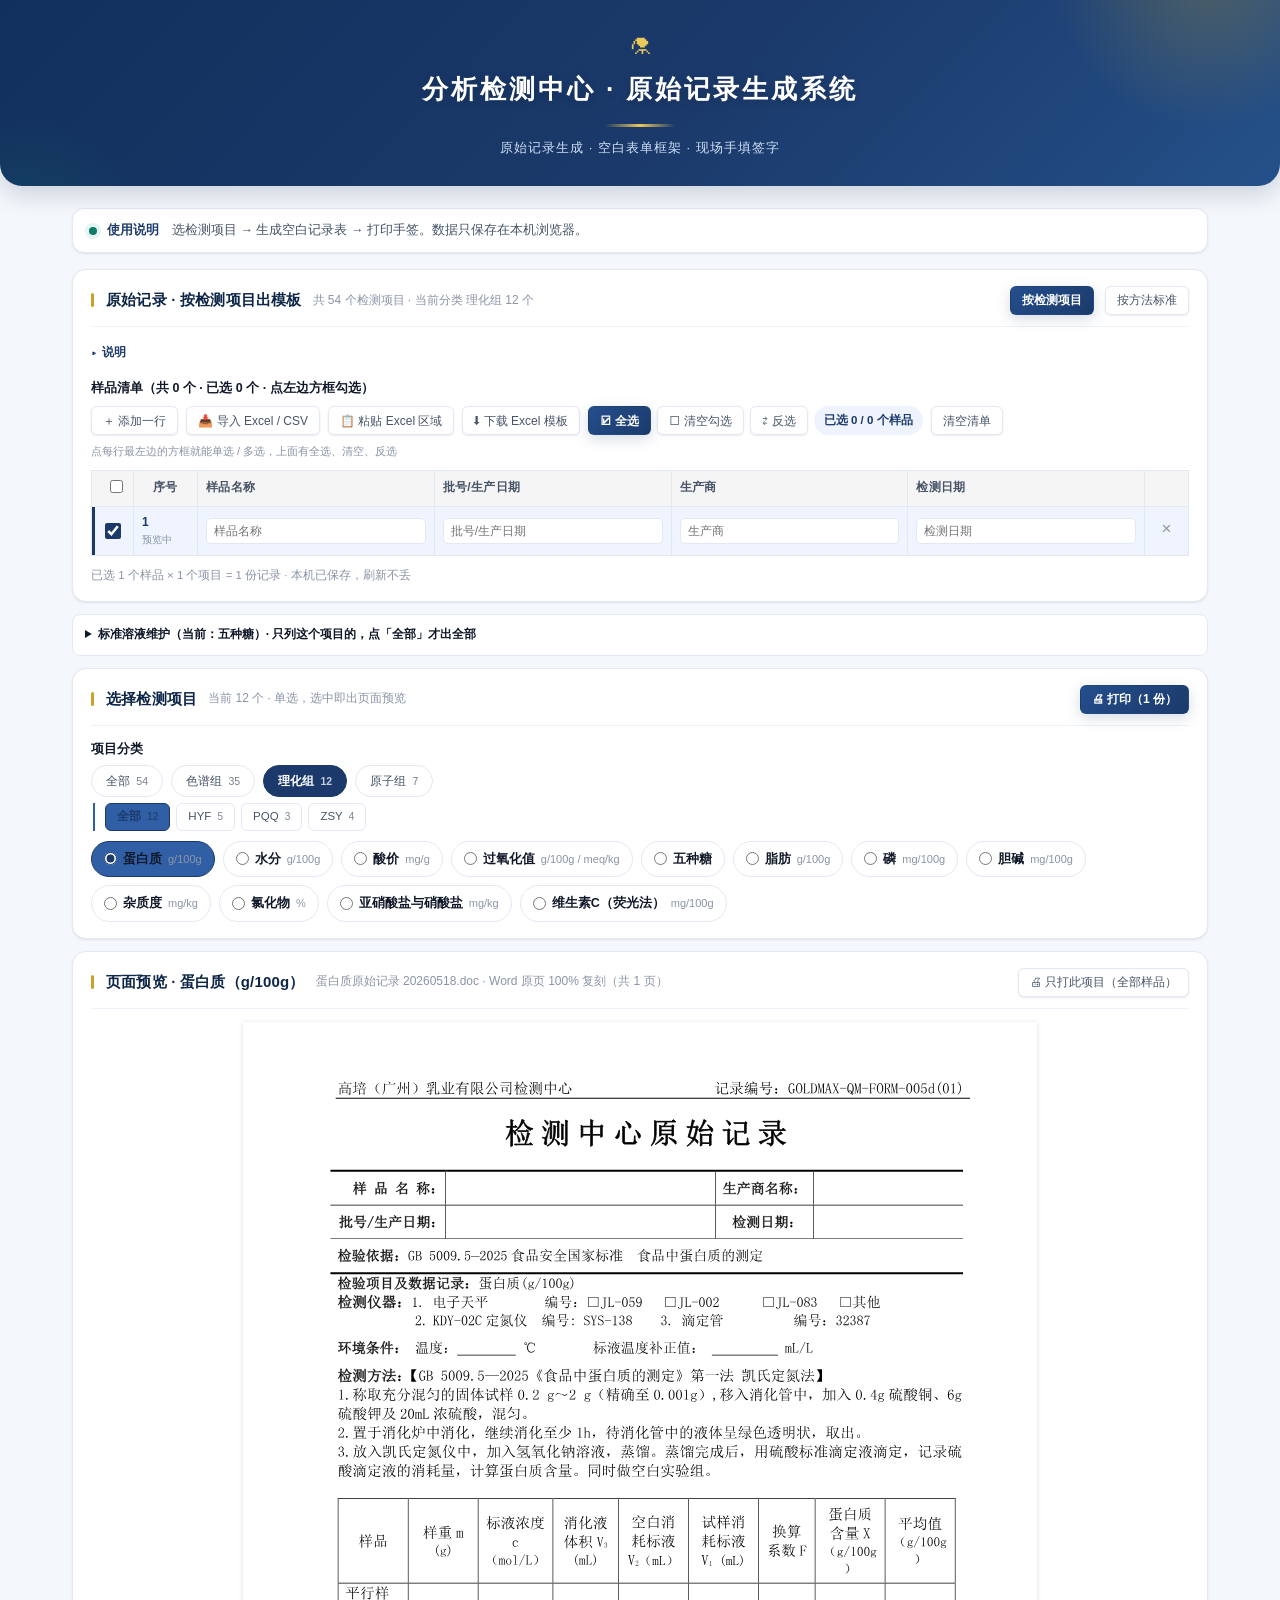
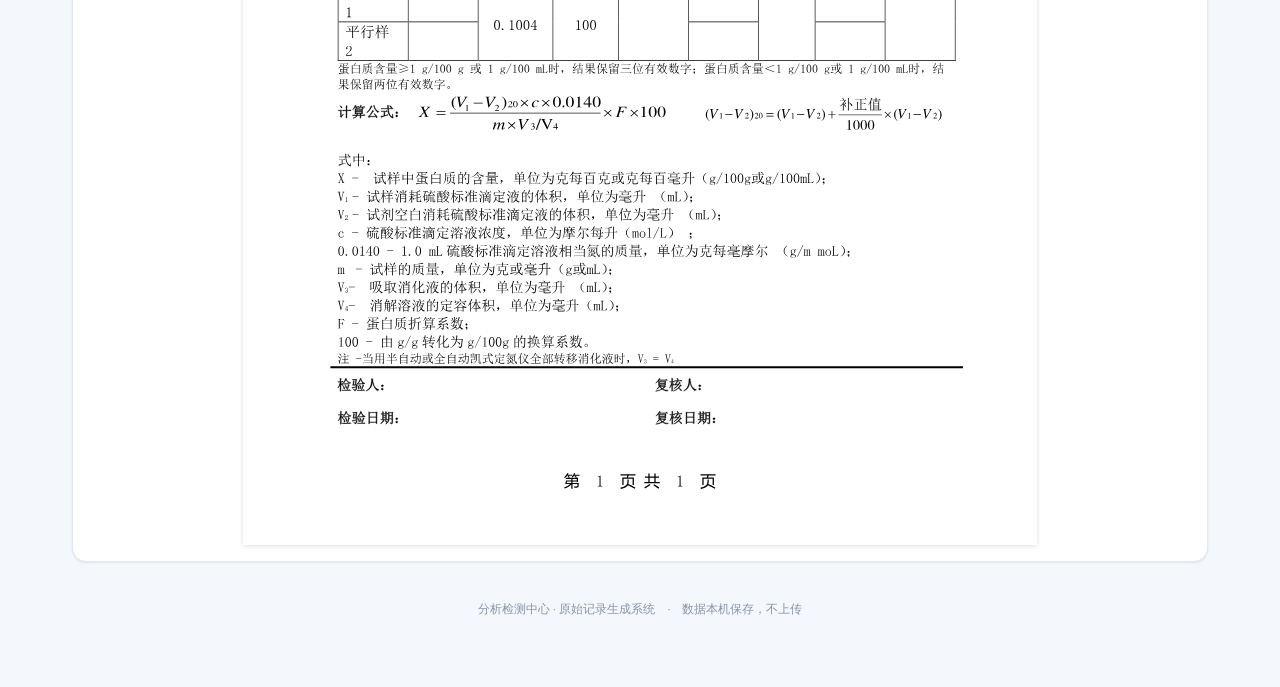
==== commit 69fbbd56: "把顶部长说明收进「说明」折叠，默认收起" ====
--- a/app.html
+++ b/app.html
@@ -7,7 +7,7 @@
 <meta http-equiv="Pragma" content="no-cache">
 <meta http-equiv="Expires" content="0">
 <title>分析检测中心 · 原始记录生成系统</title>
-<link rel="stylesheet" href="theme.css?v=202611262130">
+<link rel="stylesheet" href="theme.css?v=202611262140">
 <style>
 /* ===== 独立系统 · 分析检测中心 原始记录生成系统 =====
    本文件为独立入口：不含任何食品质量/标准管理系统的 HTML 结构或脚本。 */
@@ -108,17 +108,17 @@
   }catch(e){}
 })();
 </script>
-<script src="data.js?v=202611262130"></script>
-<script src="guard.js?v=202611262130"></script>
-<script src="store.js?v=202611262130"></script>
-<script src="labdata.js?v=202611262130"></script>
-<script src="labdata2.js?v=202611262130"></script>
-<script src="labcost.js?v=202611262130"></script>
-<script src="ledger.js?v=202611262130"></script>
-<script src="labledger.js?v=202611262130"></script>
-<script src="labrecord.js?v=202611262130"></script>
-<script src="labpages.js?v=202611262130"></script>
-<script src="labauth.js?v=202611262130"></script>
+<script src="data.js?v=202611262140"></script>
+<script src="guard.js?v=202611262140"></script>
+<script src="store.js?v=202611262140"></script>
+<script src="labdata.js?v=202611262140"></script>
+<script src="labdata2.js?v=202611262140"></script>
+<script src="labcost.js?v=202611262140"></script>
+<script src="ledger.js?v=202611262140"></script>
+<script src="labledger.js?v=202611262140"></script>
+<script src="labrecord.js?v=202611262140"></script>
+<script src="labpages.js?v=202611262140"></script>
+<script src="labauth.js?v=202611262140"></script>
 <script>
 /* ===== 精简工具函数（仅生成器用到） ===== */
 function escHtml(s){ return String(s).replace(/[&<>"]/g, c=>({"&":"&amp;","<":"&lt;",">":"&gt;",'"':"&quot;"}[c])); }
@@ -176,7 +176,7 @@
 window.toast=toast; window.dlg=dlg; window.downloadCsv=downloadCsv;
 window.esc=esc; window.escHtml=escHtml;
 </script>
-<script src="labbench.js?v=202611262130"></script>
+<script src="labbench.js?v=202611262140"></script>
 <script>
 /* 启动：只渲染原始记录生成器。标准溶液编辑保留负责人口令闸门。
    数据仅存本机；填错由各字段校验 + 规则弹窗提示。 */
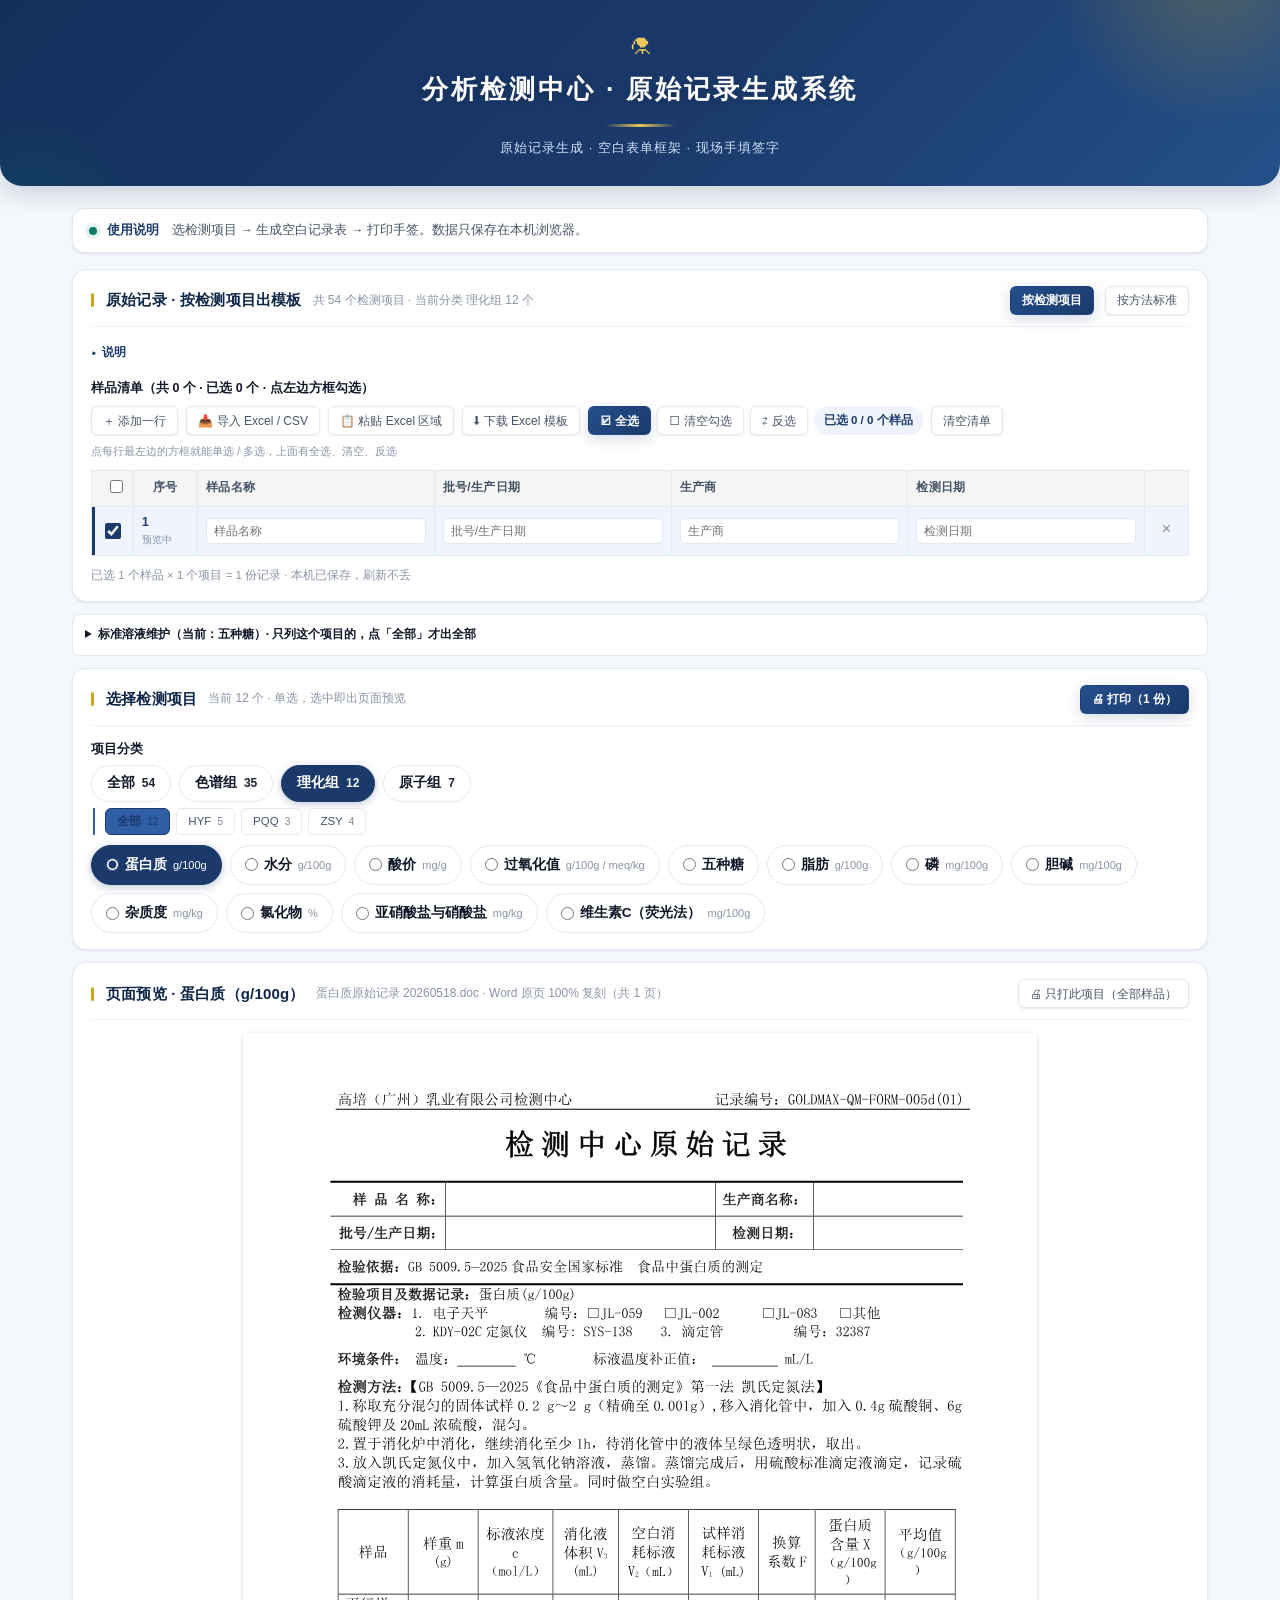
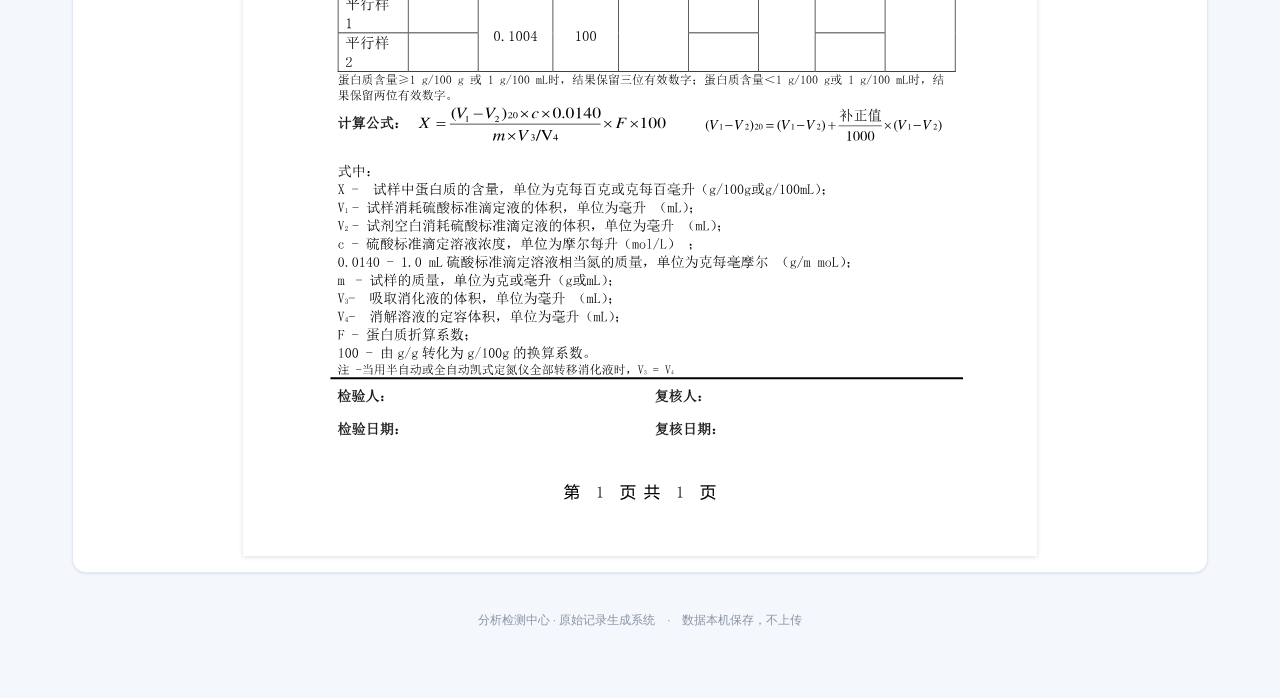
==== commit a553013d: "加大分类标签与项目按钮字号、强化选中态对比度" ====
--- a/app.html
+++ b/app.html
@@ -7,7 +7,7 @@
 <meta http-equiv="Pragma" content="no-cache">
 <meta http-equiv="Expires" content="0">
 <title>分析检测中心 · 原始记录生成系统</title>
-<link rel="stylesheet" href="theme.css?v=202611262140">
+<link rel="stylesheet" href="theme.css?v=202611262160">
 <style>
 /* ===== 独立系统 · 分析检测中心 原始记录生成系统 =====
    本文件为独立入口：不含任何食品质量/标准管理系统的 HTML 结构或脚本。 */
@@ -37,6 +37,18 @@
 .solo-tip .dot{flex:0 0 8px;width:8px;height:8px;border-radius:50%;background:var(--teal);box-shadow:0 0 0 4px var(--teal-soft)}
 .solo-foot{text-align:center;color:var(--ink3);font-size:11.5px;padding:26px 12px 8px}
 @media(max-width:700px){.solo-hero{padding:24px 16px 22px}.solo-hero h1{font-size:20px;letter-spacing:1px}.solo-wrap{padding:0 12px 40px}}
+/* ===== 标签/项目按钮：加大字号、强化选中对比，字更清楚 ===== */
+.lr-grouptab{font-size:13.5px !important;padding:7px 15px !important;font-weight:600;color:var(--ink)}
+.lr-grouptab i{font-size:12px !important;opacity:.95 !important;font-weight:700}
+.lr-grouptab.on{background:var(--brand) !important;color:#fff !important;font-weight:750 !important;
+  box-shadow:0 2px 8px rgba(27,58,107,.28)}
+.lr-chip{font-size:13.5px !important;padding:8px 14px !important;color:var(--ink)}
+.lr-chip b{font-weight:650;color:var(--ink)}
+.lr-chip.on{background:var(--brand) !important;border-color:var(--brand) !important;color:#fff !important;
+  box-shadow:0 2px 8px rgba(27,58,107,.28)}
+.lr-chip.on b,.lr-chip.on .muted{color:#fff !important}
+.lr-soltab{font-size:13px !important;font-weight:600;color:var(--ink)}
+.lr-soltab.on{font-weight:750 !important;box-shadow:0 2px 8px rgba(27,58,107,.28)}
 @media print{.solo-hero,.solo-tip,.solo-foot{display:none !important}}
 
 /* ===== 居中弹窗：深墨蓝标题栏 + 金线 + ⚠（填错规则提醒 / 确认） ===== */
@@ -108,17 +120,17 @@
   }catch(e){}
 })();
 </script>
-<script src="data.js?v=202611262140"></script>
-<script src="guard.js?v=202611262140"></script>
-<script src="store.js?v=202611262140"></script>
-<script src="labdata.js?v=202611262140"></script>
-<script src="labdata2.js?v=202611262140"></script>
-<script src="labcost.js?v=202611262140"></script>
-<script src="ledger.js?v=202611262140"></script>
-<script src="labledger.js?v=202611262140"></script>
-<script src="labrecord.js?v=202611262140"></script>
-<script src="labpages.js?v=202611262140"></script>
-<script src="labauth.js?v=202611262140"></script>
+<script src="data.js?v=202611262160"></script>
+<script src="guard.js?v=202611262160"></script>
+<script src="store.js?v=202611262160"></script>
+<script src="labdata.js?v=202611262160"></script>
+<script src="labdata2.js?v=202611262160"></script>
+<script src="labcost.js?v=202611262160"></script>
+<script src="ledger.js?v=202611262160"></script>
+<script src="labledger.js?v=202611262160"></script>
+<script src="labrecord.js?v=202611262160"></script>
+<script src="labpages.js?v=202611262160"></script>
+<script src="labauth.js?v=202611262160"></script>
 <script>
 /* ===== 精简工具函数（仅生成器用到） ===== */
 function escHtml(s){ return String(s).replace(/[&<>"]/g, c=>({"&":"&amp;","<":"&lt;",">":"&gt;",'"':"&quot;"}[c])); }
@@ -176,7 +188,7 @@
 window.toast=toast; window.dlg=dlg; window.downloadCsv=downloadCsv;
 window.esc=esc; window.escHtml=escHtml;
 </script>
-<script src="labbench.js?v=202611262140"></script>
+<script src="labbench.js?v=202611262160"></script>
 <script>
 /* 启动：只渲染原始记录生成器。标准溶液编辑保留负责人口令闸门。
    数据仅存本机；填错由各字段校验 + 规则弹窗提示。 */
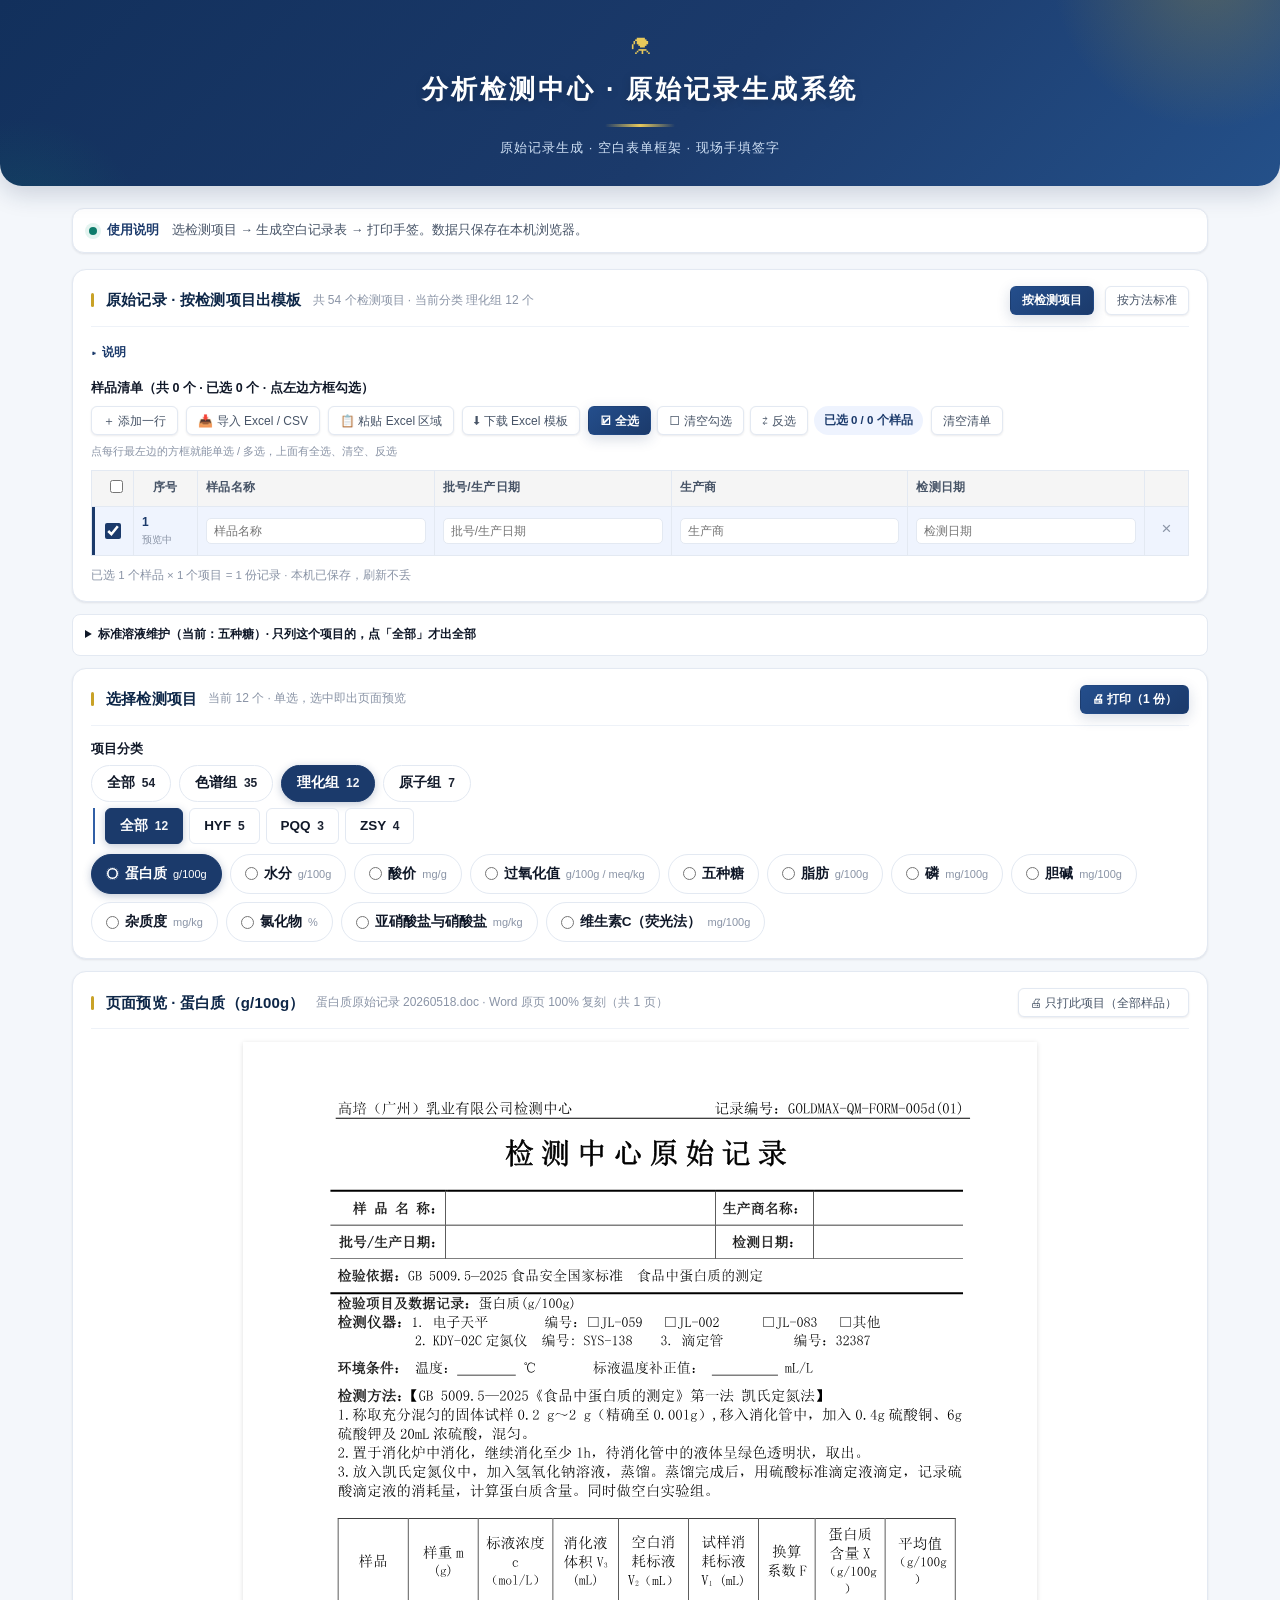
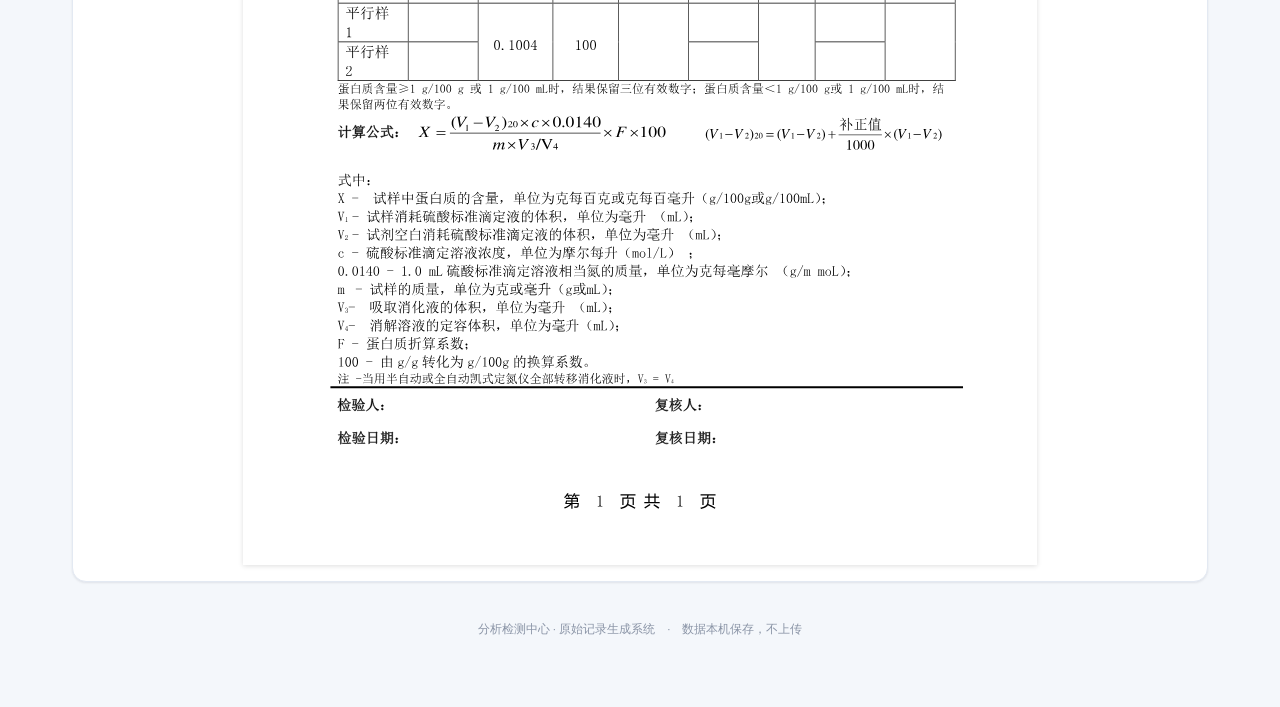
==== commit c390017b: "补改色谱组二级子组 GJ/MYZ/FLM 字号与选中态对比" ====
--- a/app.html
+++ b/app.html
@@ -7,7 +7,7 @@
 <meta http-equiv="Pragma" content="no-cache">
 <meta http-equiv="Expires" content="0">
 <title>分析检测中心 · 原始记录生成系统</title>
-<link rel="stylesheet" href="theme.css?v=202611262160">
+<link rel="stylesheet" href="theme.css?v=202611262170">
 <style>
 /* ===== 独立系统 · 分析检测中心 原始记录生成系统 =====
    本文件为独立入口：不含任何食品质量/标准管理系统的 HTML 结构或脚本。 */
@@ -49,6 +49,12 @@
 .lr-chip.on b,.lr-chip.on .muted{color:#fff !important}
 .lr-soltab{font-size:13px !important;font-weight:600;color:var(--ink)}
 .lr-soltab.on{font-weight:750 !important;box-shadow:0 2px 8px rgba(27,58,107,.28)}
+/* 色谱组二级子组 GJ/MYZ/FLM…：同样加大、选中深蓝白字 */
+.lr-subgroup{font-size:13.5px !important;padding:7px 14px !important;font-weight:600;color:var(--ink)}
+.lr-subgroup i{font-size:12px !important;opacity:.95 !important;font-weight:700}
+.lr-subgroup.on{background:var(--brand) !important;border-color:var(--brand) !important;
+  color:#fff !important;font-weight:750 !important;box-shadow:0 2px 8px rgba(27,58,107,.28)}
+.lr-subgroup.on i{color:#fff !important}
 @media print{.solo-hero,.solo-tip,.solo-foot{display:none !important}}
 
 /* ===== 居中弹窗：深墨蓝标题栏 + 金线 + ⚠（填错规则提醒 / 确认） ===== */
@@ -120,17 +126,17 @@
   }catch(e){}
 })();
 </script>
-<script src="data.js?v=202611262160"></script>
-<script src="guard.js?v=202611262160"></script>
-<script src="store.js?v=202611262160"></script>
-<script src="labdata.js?v=202611262160"></script>
-<script src="labdata2.js?v=202611262160"></script>
-<script src="labcost.js?v=202611262160"></script>
-<script src="ledger.js?v=202611262160"></script>
-<script src="labledger.js?v=202611262160"></script>
-<script src="labrecord.js?v=202611262160"></script>
-<script src="labpages.js?v=202611262160"></script>
-<script src="labauth.js?v=202611262160"></script>
+<script src="data.js?v=202611262170"></script>
+<script src="guard.js?v=202611262170"></script>
+<script src="store.js?v=202611262170"></script>
+<script src="labdata.js?v=202611262170"></script>
+<script src="labdata2.js?v=202611262170"></script>
+<script src="labcost.js?v=202611262170"></script>
+<script src="ledger.js?v=202611262170"></script>
+<script src="labledger.js?v=202611262170"></script>
+<script src="labrecord.js?v=202611262170"></script>
+<script src="labpages.js?v=202611262170"></script>
+<script src="labauth.js?v=202611262170"></script>
 <script>
 /* ===== 精简工具函数（仅生成器用到） ===== */
 function escHtml(s){ return String(s).replace(/[&<>"]/g, c=>({"&":"&amp;","<":"&lt;",">":"&gt;",'"':"&quot;"}[c])); }
@@ -188,7 +194,7 @@
 window.toast=toast; window.dlg=dlg; window.downloadCsv=downloadCsv;
 window.esc=esc; window.escHtml=escHtml;
 </script>
-<script src="labbench.js?v=202611262160"></script>
+<script src="labbench.js?v=202611262170"></script>
 <script>
 /* 启动：只渲染原始记录生成器。标准溶液编辑保留负责人口令闸门。
    数据仅存本机；填错由各字段校验 + 规则弹窗提示。 */
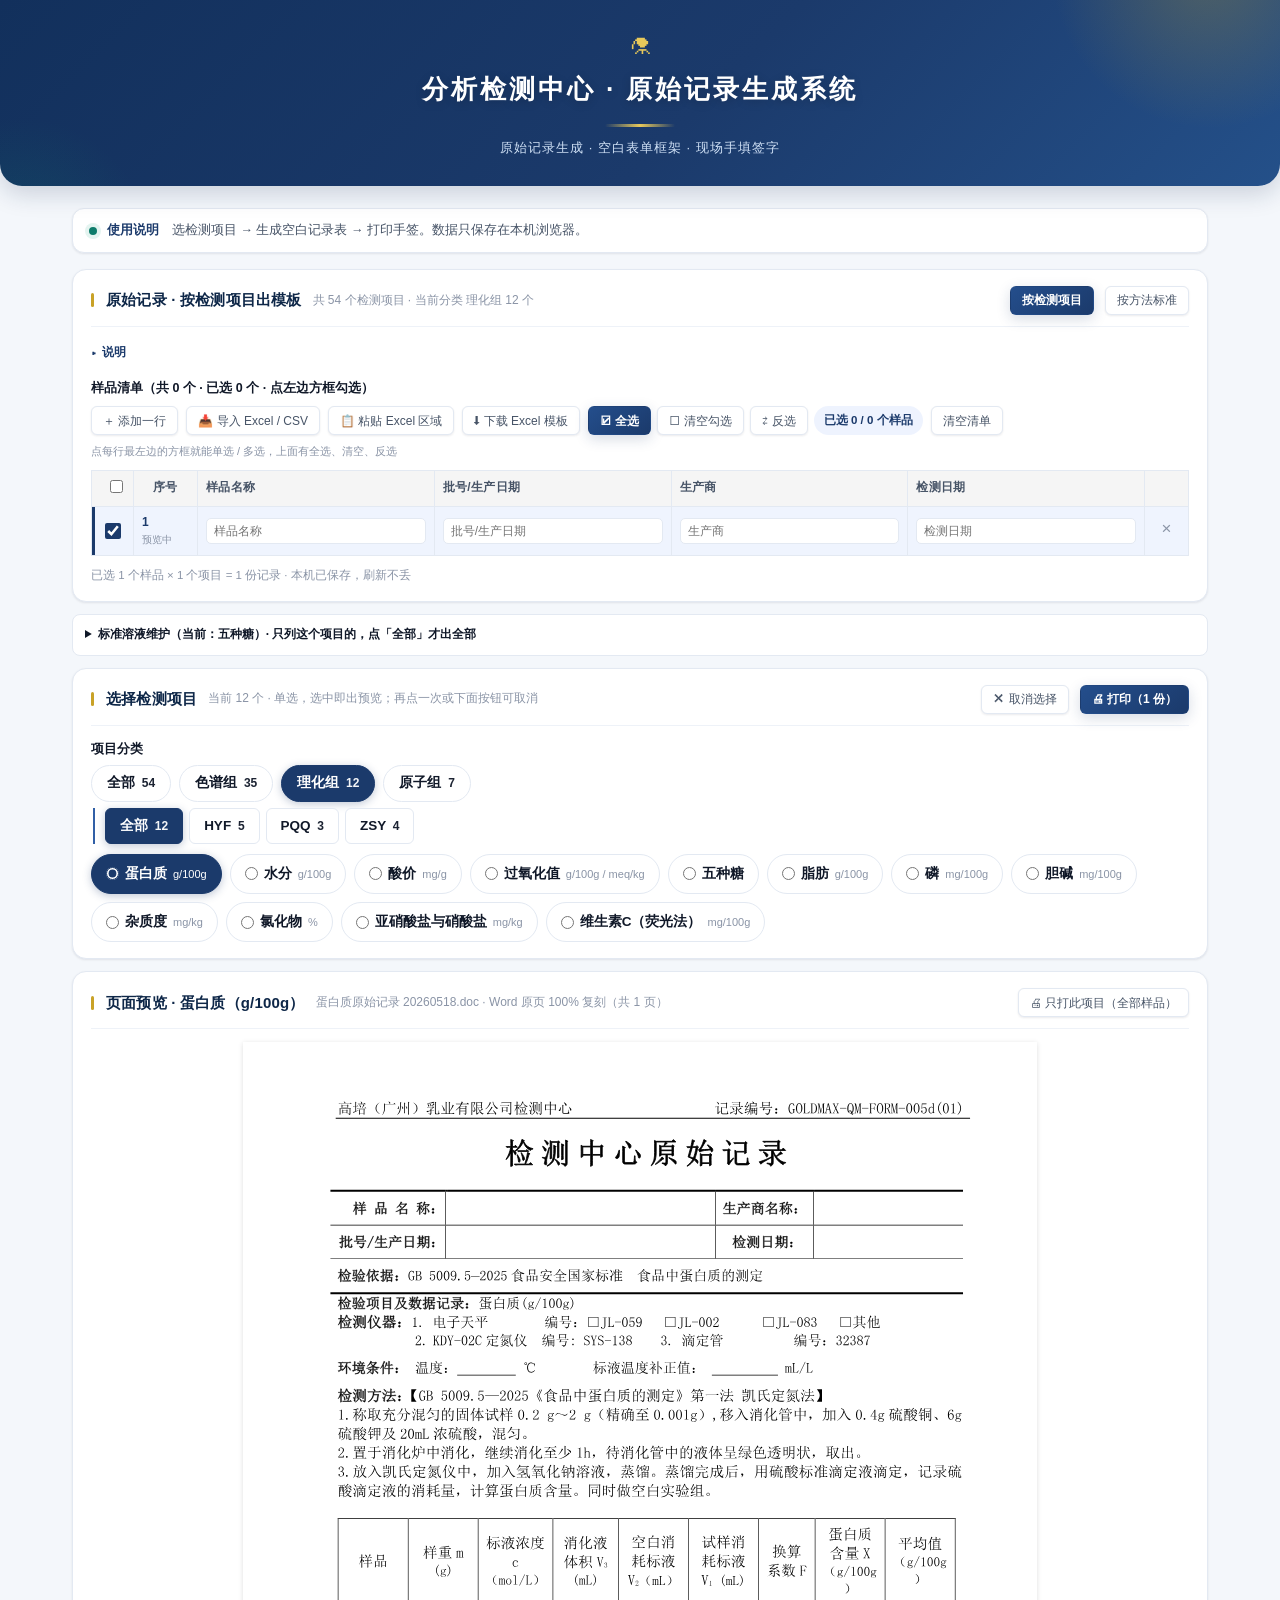
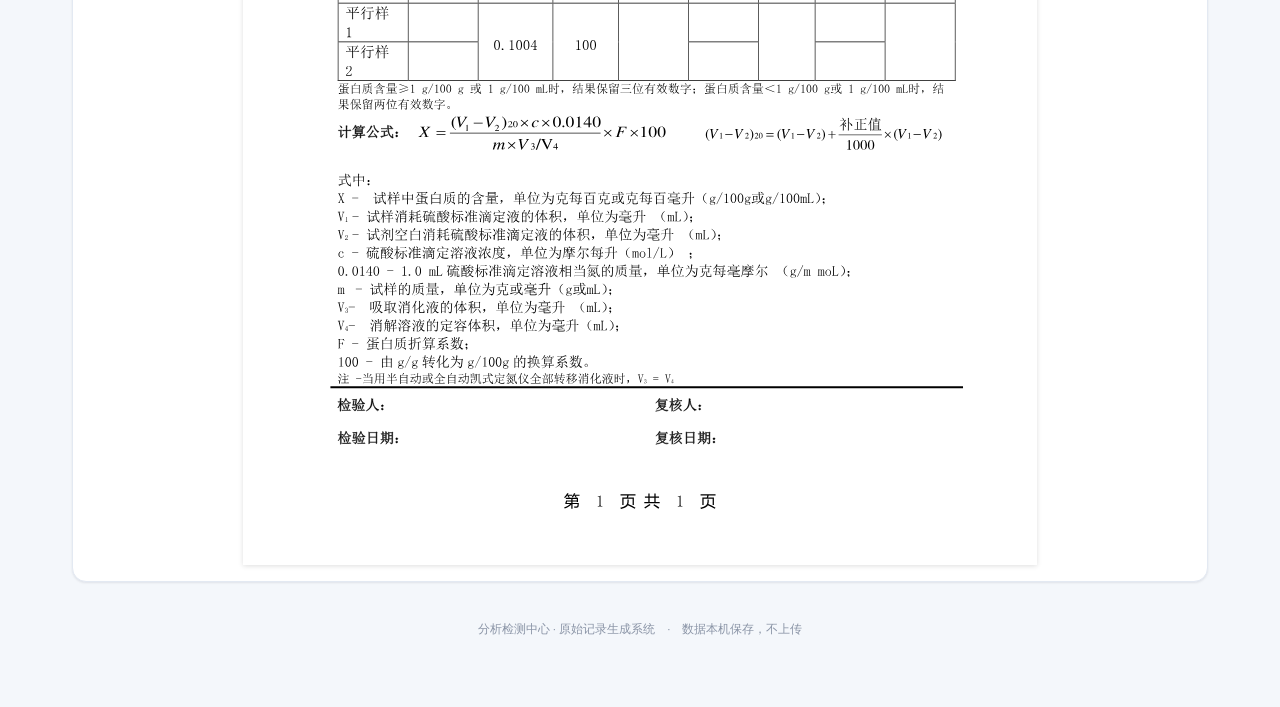
==== commit 73e5f1dc: "feat: 检测项目支持取消选择（再点一次/取消按钮），刷新后保持空态" ====
--- a/app.html
+++ b/app.html
@@ -7,7 +7,7 @@
 <meta http-equiv="Pragma" content="no-cache">
 <meta http-equiv="Expires" content="0">
 <title>分析检测中心 · 原始记录生成系统</title>
-<link rel="stylesheet" href="theme.css?v=202611262170">
+<link rel="stylesheet" href="theme.css?v=202611272100">
 <style>
 /* ===== 独立系统 · 分析检测中心 原始记录生成系统 =====
    本文件为独立入口：不含任何食品质量/标准管理系统的 HTML 结构或脚本。 */
@@ -126,17 +126,17 @@
   }catch(e){}
 })();
 </script>
-<script src="data.js?v=202611262170"></script>
-<script src="guard.js?v=202611262170"></script>
-<script src="store.js?v=202611262170"></script>
-<script src="labdata.js?v=202611262170"></script>
-<script src="labdata2.js?v=202611262170"></script>
-<script src="labcost.js?v=202611262170"></script>
-<script src="ledger.js?v=202611262170"></script>
-<script src="labledger.js?v=202611262170"></script>
-<script src="labrecord.js?v=202611262170"></script>
-<script src="labpages.js?v=202611262170"></script>
-<script src="labauth.js?v=202611262170"></script>
+<script src="data.js?v=202611272100"></script>
+<script src="guard.js?v=202611272100"></script>
+<script src="store.js?v=202611272100"></script>
+<script src="labdata.js?v=202611272100"></script>
+<script src="labdata2.js?v=202611272100"></script>
+<script src="labcost.js?v=202611272100"></script>
+<script src="ledger.js?v=202611272100"></script>
+<script src="labledger.js?v=202611272100"></script>
+<script src="labrecord.js?v=202611272100"></script>
+<script src="labpages.js?v=202611272100"></script>
+<script src="labauth.js?v=202611272100"></script>
 <script>
 /* ===== 精简工具函数（仅生成器用到） ===== */
 function escHtml(s){ return String(s).replace(/[&<>"]/g, c=>({"&":"&amp;","<":"&lt;",">":"&gt;",'"':"&quot;"}[c])); }
@@ -194,7 +194,7 @@
 window.toast=toast; window.dlg=dlg; window.downloadCsv=downloadCsv;
 window.esc=esc; window.escHtml=escHtml;
 </script>
-<script src="labbench.js?v=202611262170"></script>
+<script src="labbench.js?v=202611272100"></script>
 <script>
 /* 启动：只渲染原始记录生成器。标准溶液编辑保留负责人口令闸门。
    数据仅存本机；填错由各字段校验 + 规则弹窗提示。 */
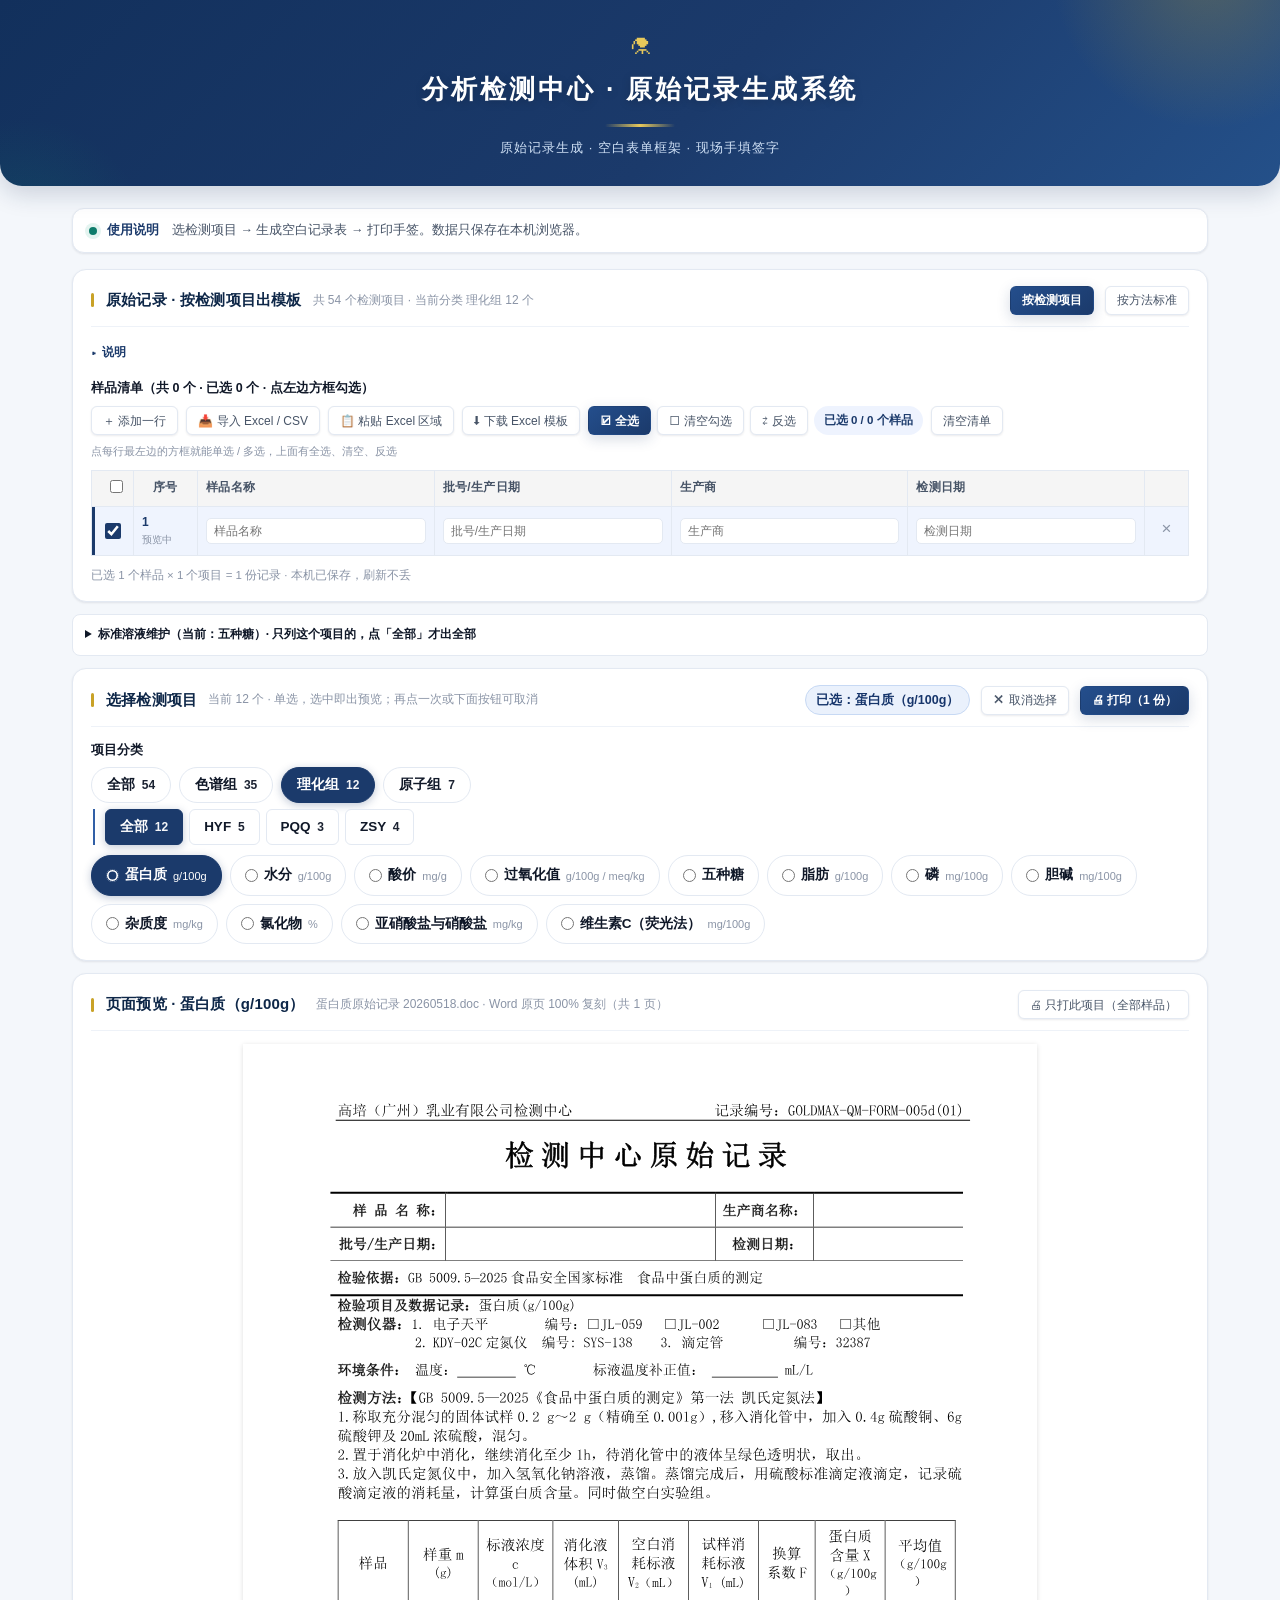
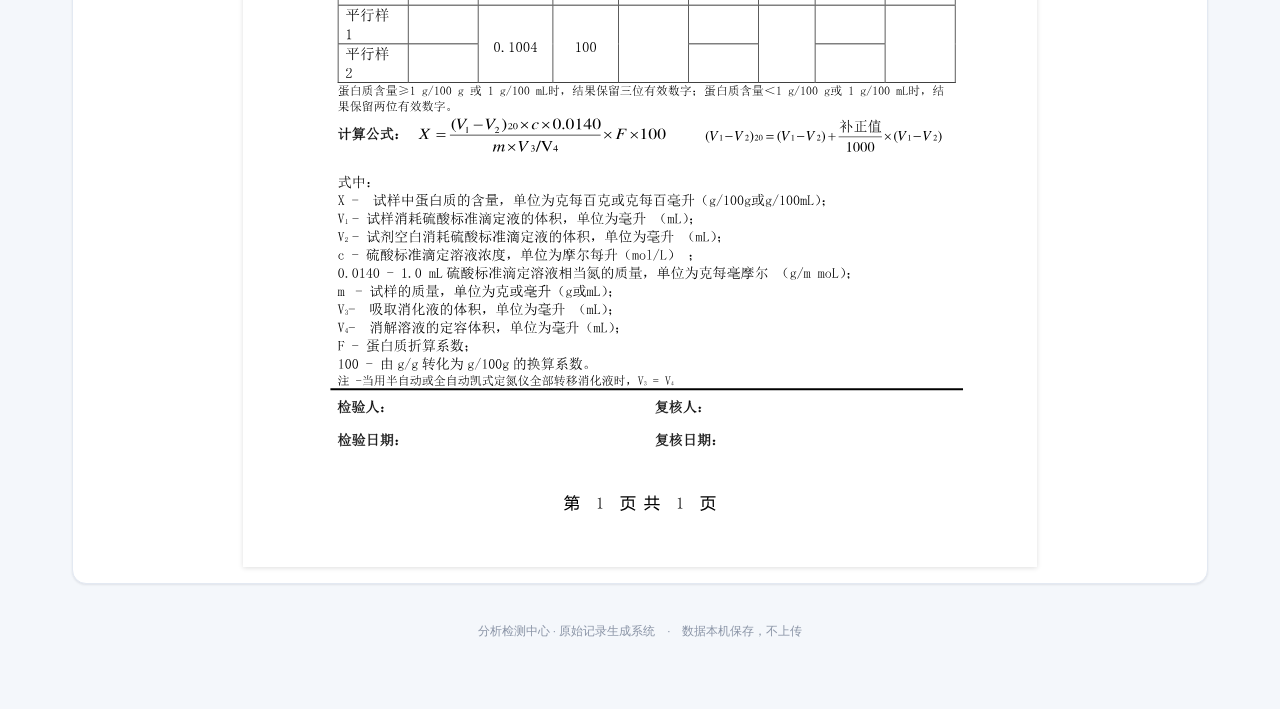
==== commit 508a2755: "feat: 检测项目区显示当前已选项目提示条" ====
--- a/app.html
+++ b/app.html
@@ -7,7 +7,7 @@
 <meta http-equiv="Pragma" content="no-cache">
 <meta http-equiv="Expires" content="0">
 <title>分析检测中心 · 原始记录生成系统</title>
-<link rel="stylesheet" href="theme.css?v=202611272100">
+<link rel="stylesheet" href="theme.css?v=202611272200">
 <style>
 /* ===== 独立系统 · 分析检测中心 原始记录生成系统 =====
    本文件为独立入口：不含任何食品质量/标准管理系统的 HTML 结构或脚本。 */
@@ -126,17 +126,17 @@
   }catch(e){}
 })();
 </script>
-<script src="data.js?v=202611272100"></script>
-<script src="guard.js?v=202611272100"></script>
-<script src="store.js?v=202611272100"></script>
-<script src="labdata.js?v=202611272100"></script>
-<script src="labdata2.js?v=202611272100"></script>
-<script src="labcost.js?v=202611272100"></script>
-<script src="ledger.js?v=202611272100"></script>
-<script src="labledger.js?v=202611272100"></script>
-<script src="labrecord.js?v=202611272100"></script>
-<script src="labpages.js?v=202611272100"></script>
-<script src="labauth.js?v=202611272100"></script>
+<script src="data.js?v=202611272200"></script>
+<script src="guard.js?v=202611272200"></script>
+<script src="store.js?v=202611272200"></script>
+<script src="labdata.js?v=202611272200"></script>
+<script src="labdata2.js?v=202611272200"></script>
+<script src="labcost.js?v=202611272200"></script>
+<script src="ledger.js?v=202611272200"></script>
+<script src="labledger.js?v=202611272200"></script>
+<script src="labrecord.js?v=202611272200"></script>
+<script src="labpages.js?v=202611272200"></script>
+<script src="labauth.js?v=202611272200"></script>
 <script>
 /* ===== 精简工具函数（仅生成器用到） ===== */
 function escHtml(s){ return String(s).replace(/[&<>"]/g, c=>({"&":"&amp;","<":"&lt;",">":"&gt;",'"':"&quot;"}[c])); }
@@ -194,7 +194,7 @@
 window.toast=toast; window.dlg=dlg; window.downloadCsv=downloadCsv;
 window.esc=esc; window.escHtml=escHtml;
 </script>
-<script src="labbench.js?v=202611272100"></script>
+<script src="labbench.js?v=202611272200"></script>
 <script>
 /* 启动：只渲染原始记录生成器。标准溶液编辑保留负责人口令闸门。
    数据仅存本机；填错由各字段校验 + 规则弹窗提示。 */
